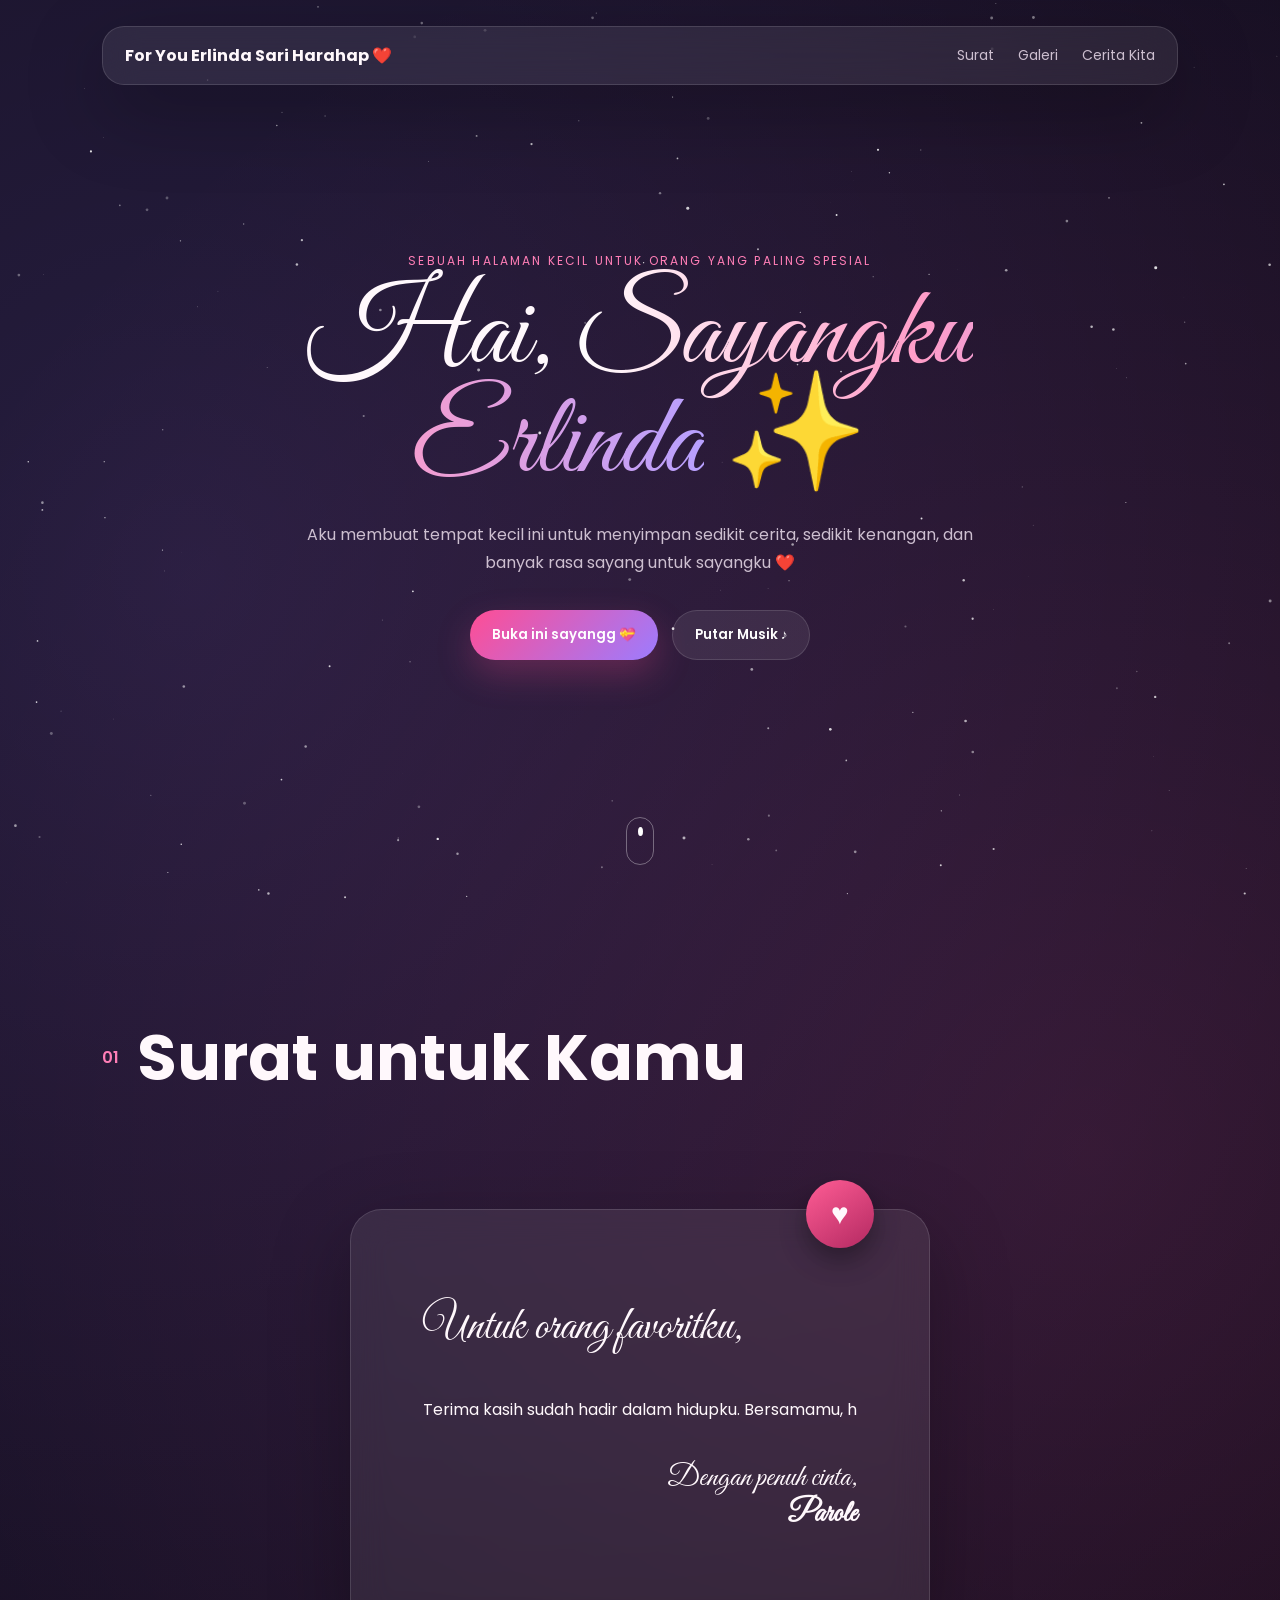
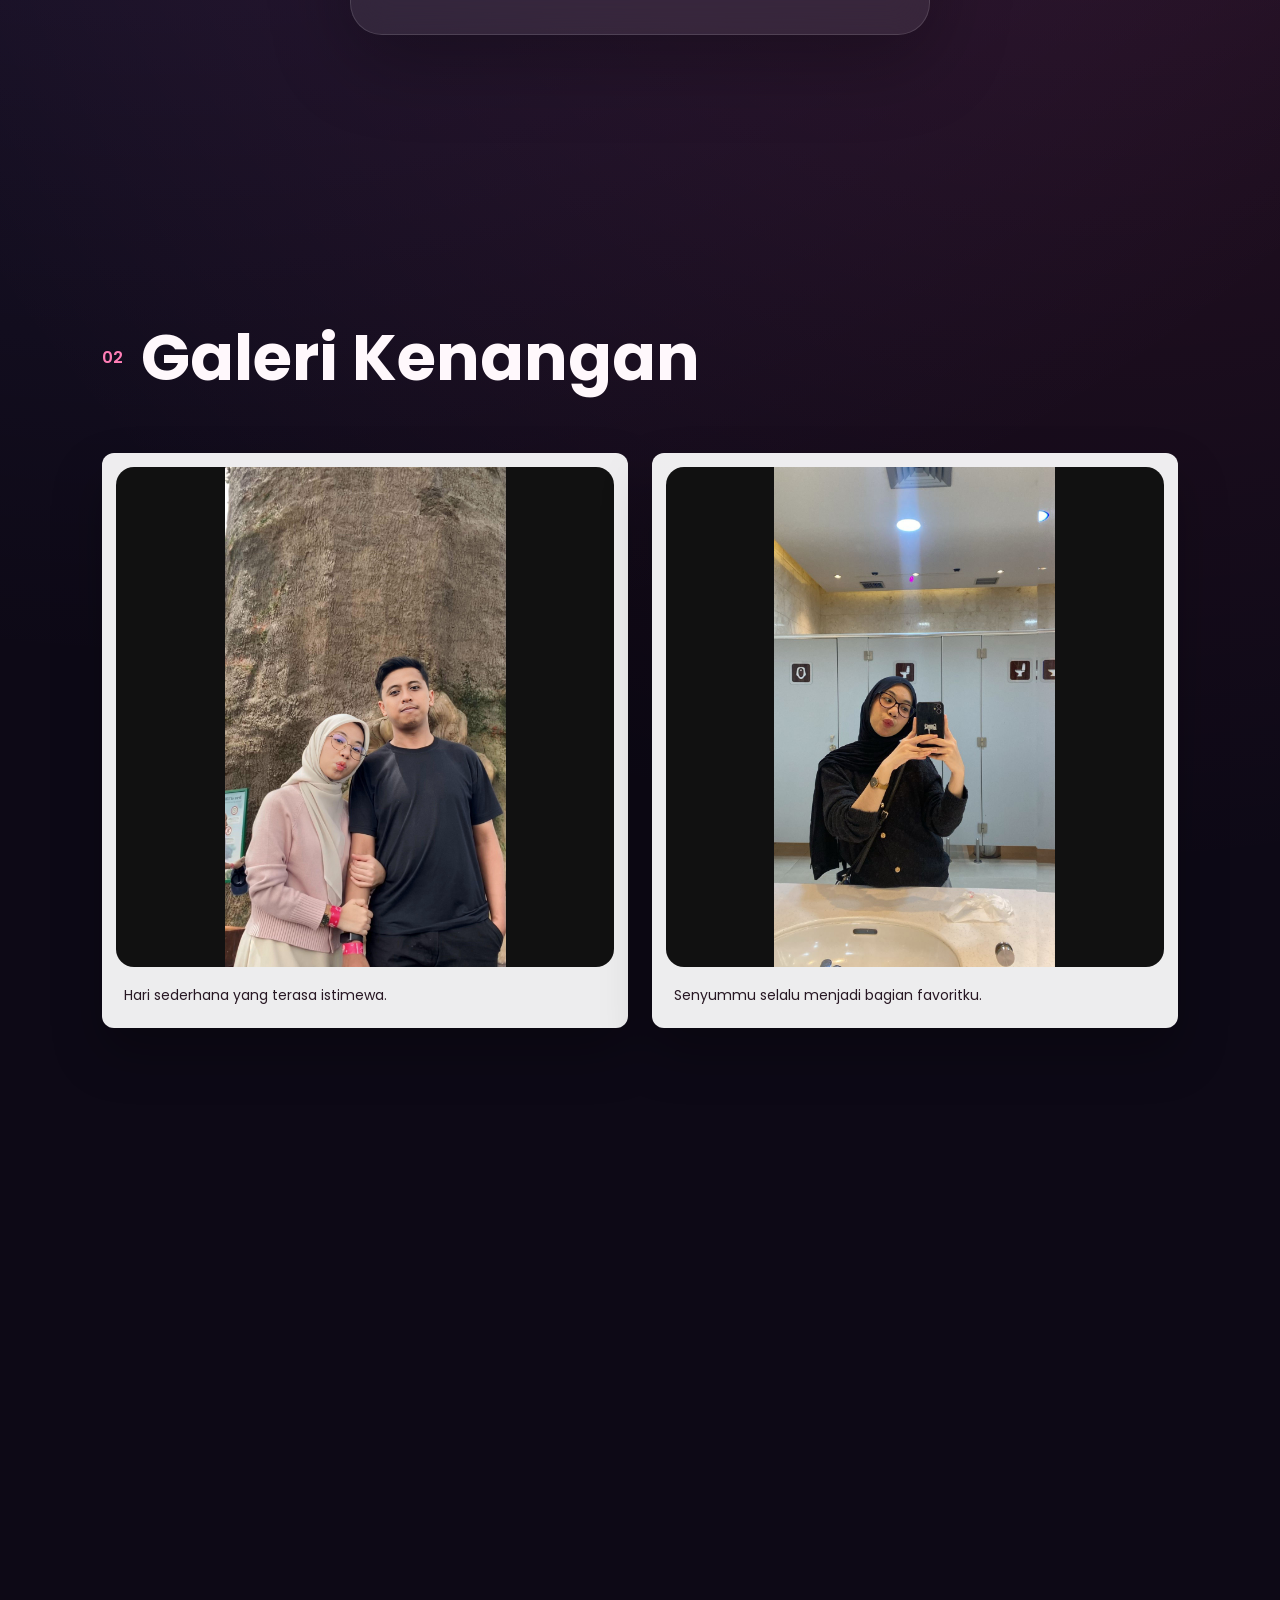
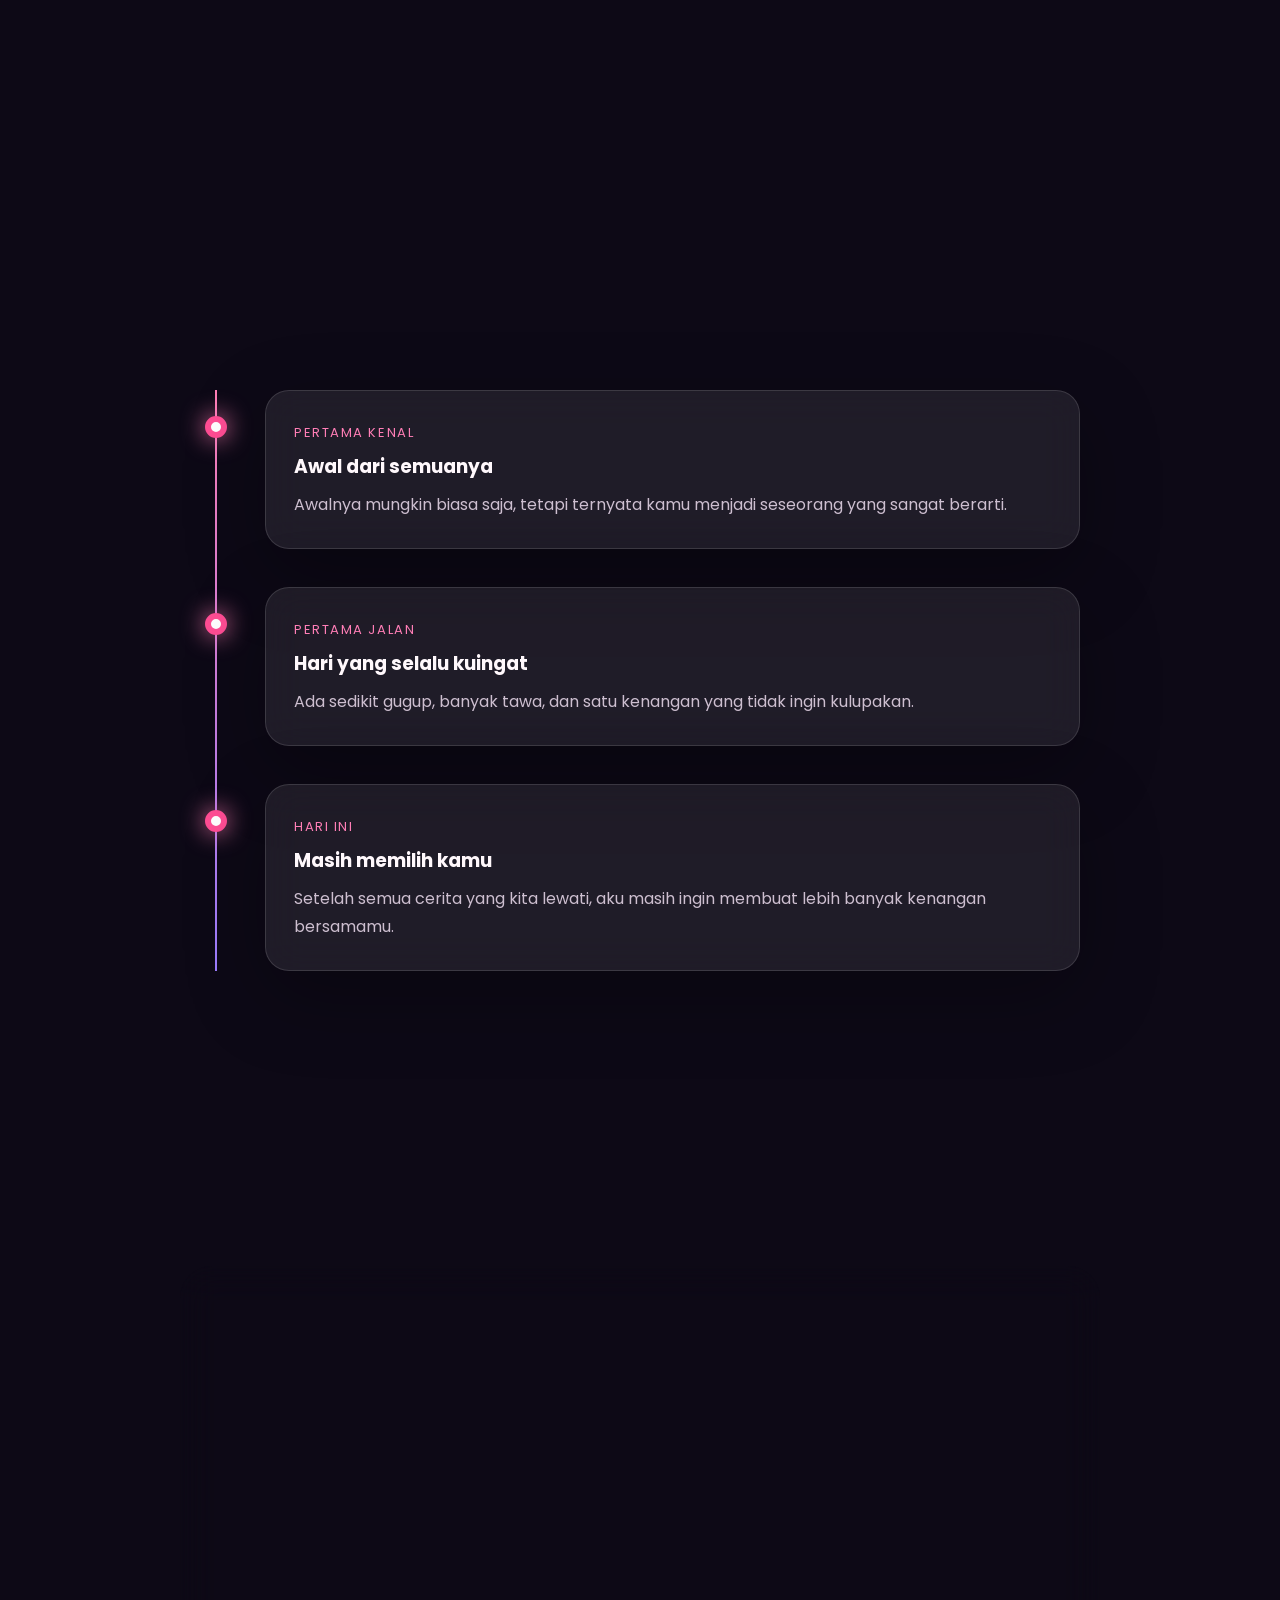
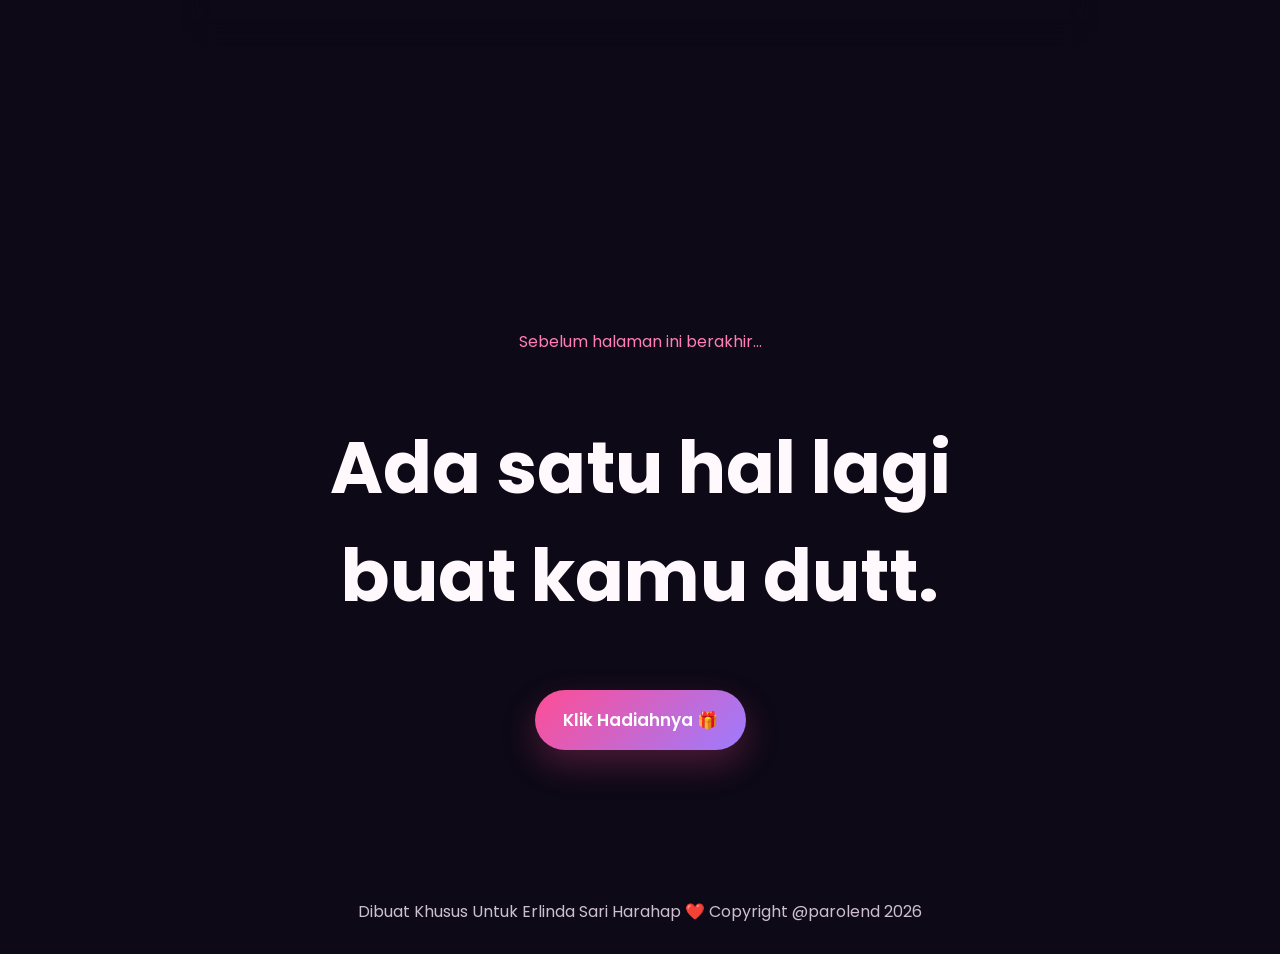
==== index.html @ cd5e6269 "Add files via upload Fix : Folder Salah Push" ====
<!DOCTYPE html>
<html lang="id">
<head>
  <meta charset="UTF-8" />
  <meta name="viewport" content="width=device-width, initial-scale=1.0" />
  <meta name="theme-color" content="#120d1f" />
  <title>Untuk Kamu ❤️</title>
  <link rel="preconnect" href="https://fonts.googleapis.com">
  <link rel="preconnect" href="https://fonts.gstatic.com" crossorigin>
  <link href="https://fonts.googleapis.com/css2?family=Great+Vibes&family=Poppins:wght@300;400;500;600;700&display=swap" rel="stylesheet">
  <link rel="stylesheet" href="style.css" />
</head>
<body>
  <canvas id="stars"></canvas>
  <div id="hearts" aria-hidden="true"></div>

  <header class="hero section" id="home">
    <nav class="nav glass">
      <a class="logo" href="#home">For You Erlinda Sari Harahap ❤️</a>
      <div class="nav-links">
        <a href="#letter">Surat</a>
        <a href="#gallery">Galeri</a>
        <a href="#timeline">Cerita Kita</a>
      </div>
    </nav>

    <div class="hero-content reveal">
      <p class="eyebrow">Sebuah halaman kecil untuk orang yang paling spesial</p>
      <h1>Hai, <span id="partnerName">Sayang</span> ✨</h1>
      <p class="hero-copy">
        Aku membuat tempat kecil ini untuk menyimpan sedikit cerita,
        sedikit kenangan, dan banyak rasa sayang untuk sayangku ❤️
      </p>
      <div class="hero-actions">
        <button class="btn primary" id="openBtn">Buka ini sayangg 💝</button>
        <button class="btn secondary" id="musicBtn">Putar Musik ♪</button>
      </div>
    </div>

    <a href="#letter" class="scroll-indicator" aria-label="Scroll ke bawah">
      <span></span>
    </a>
  </header>

  <main>
    <section class="section letter-section" id="letter">
      <div class="section-heading reveal">
        <span>01</span>
        <h2>Surat untuk Kamu</h2>
      </div>

      <article class="letter-card glass reveal">
        <div class="wax-seal">♥</div>
        <h3>Untuk orang favoritku,</h3>
        <p id="typedLetter"></p>
        <p class="signature">Dengan penuh cinta,<br><strong id="senderName">Aku</strong></p>
      </article>
    </section>

    <section class="section" id="gallery">
      <div class="section-heading reveal">
        <span>02</span>
        <h2>Galeri Kenangan</h2>
      </div>

      <!-- <div class="gallery-grid">
        <figure class="memory-card reveal">
          <div class="photo-placeholder gradient-one">Foto Kita 1</div>
          <figcaption>Hari sederhana yang terasa istimewa.</figcaption>
        </figure>
        <figure class="memory-card reveal">
          <div class="photo-placeholder gradient-two">Foto Kita 2</div>
          <figcaption>Senyummu selalu menjadi bagian favoritku.</figcaption>
        </figure>
        <figure class="memory-card reveal">
          <div class="photo-placeholder gradient-three">Foto Kita 3</div>
          <figcaption>Semoga masih ada ribuan cerita setelah ini.</figcaption>
        </figure>
        <figure class="memory-card reveal">
          <div class="photo-placeholder gradient-four">Foto Kita 4</div>
          <figcaption>Terima kasih sudah berjalan bersamaku.</figcaption>
        </figure>
      </div> -->
<div class="gallery-grid">
  <figure class="memory-card reveal">
    <img
      src="assets/photo1.jpeg"
      alt="Foto kenangan kita pertama"
      class="memory-photo"
    />
    <figcaption>Hari sederhana yang terasa istimewa.</figcaption>
  </figure>

  <figure class="memory-card reveal">
    <img
      src="assets/photo2.jpeg"
      alt="Foto kenangan kita kedua"
      class="memory-photo"
    />
    <figcaption>Senyummu selalu menjadi bagian favoritku.</figcaption>
  </figure>

  <figure class="memory-card reveal">
    <img
      src="assets/photo3.jpeg"
      alt="Foto kenangan kita ketiga"
      class="memory-photo"
    />
    <figcaption>Semoga masih ada ribuan cerita setelah ini.</figcaption>
  </figure>

  <figure class="memory-card reveal">
    <img
      src="assets/photo4.jpeg"
      alt="Foto kenangan kita keempat"
      class="memory-photo"
    />
    <figcaption>Terima kasih sudah berjalan bersamaku.</figcaption>
  </figure>
</div>
    </section>

    <section class="section timeline-section" id="timeline">
      <div class="section-heading reveal">
        <span>03</span>
        <h2>Cerita Kita</h2>
      </div>

      <div class="timeline">
        <div class="timeline-item reveal">
          <div class="timeline-dot"></div>
          <div class="timeline-card glass">
            <time>Pertama Kenal</time>
            <h3>Awal dari semuanya</h3>
            <p>Awalnya mungkin biasa saja, tetapi ternyata kamu menjadi seseorang yang sangat berarti.</p>
          </div>
        </div>
        <div class="timeline-item reveal">
          <div class="timeline-dot"></div>
          <div class="timeline-card glass">
            <time>Pertama Jalan</time>
            <h3>Hari yang selalu kuingat</h3>
            <p>Ada sedikit gugup, banyak tawa, dan satu kenangan yang tidak ingin kulupakan.</p>
          </div>
        </div>
        <div class="timeline-item reveal">
          <div class="timeline-dot"></div>
          <div class="timeline-card glass">
            <time>Hari Ini</time>
            <h3>Masih memilih kamu</h3>
            <p>Setelah semua cerita yang kita lewati, aku masih ingin membuat lebih banyak kenangan bersamamu.</p>
          </div>
        </div>
      </div>
    </section>

    <section class="section counter-section">
      <div class="counter-card glass reveal">
        <p>Berasa ngga sih dari pertama kita ketemu kita udah</p>
        <div class="counter" id="counter">
          <div><strong id="days">0</strong><span>Hari</span></div>
          <div><strong id="hours">0</strong><span>Jam</span></div>
          <div><strong id="minutes">0</strong><span>Menit</span></div>
          <div><strong id="seconds">0</strong><span>Detik</span></div>
        </div>
      </div>
    </section>

    <section class="section surprise-section">
      <div class="surprise-card reveal">
        <p>Sebelum halaman ini berakhir...</p>
        <h2>Ada satu hal lagi buat kamu dutt.</h2>
        <button class="btn primary large" id="surpriseBtn">Klik Hadiahnya 🎁</button>
      </div>
    </section>
  </main>

  <footer>
    Dibuat Khusus Untuk Erlinda Sari Harahap ❤️ Copyright @parolend 2026
  </footer>

  <div class="modal" id="surpriseModal" role="dialog" aria-modal="true" aria-hidden="true">
    <div class="modal-content glass">
      <button class="close-modal" id="closeModal" aria-label="Tutup">×</button>
      <div class="gift-icon">💖</div>
      <h2>I Love You</h2>
      <p>
        Terima kasih sudah hadir, bertahan, dan menjadi bagian indah dalam hidupku.
        Semoga kita selalu punya alasan untuk saling memilih.
      </p>
      <button class="btn primary" id="confettiBtn">Peluk Sini Sayangkuuu 🤍</button>
    </div>
  </div>

  <audio id="bgMusic" loop>
    <source src="assets/music.mp3" type="audio/mpeg" />
  </audio>

  <script src="script.js"></script>
</body>
</html>
---- style.css ----
:root {
  --bg: #0d0916;
  --bg-soft: #181024;
  --text: #fff8fc;
  --muted: #cdbfd0;
  --pink: #ff7eb6;
  --pink-strong: #ff4d94;
  --purple: #9c7cff;
  --glass: rgba(255, 255, 255, 0.08);
  --border: rgba(255, 255, 255, 0.13);
}

* {
  box-sizing: border-box;
  scroll-behavior: smooth;
}

body {
  margin: 0;
  font-family: "Poppins", sans-serif;
  color: var(--text);
  background:
    radial-gradient(circle at 15% 10%, rgba(156, 124, 255, 0.18), transparent 32%),
    radial-gradient(circle at 85% 20%, rgba(255, 78, 148, 0.14), transparent 28%),
    var(--bg);
  overflow-x: hidden;
}

body.modal-open {
  overflow: hidden;
}

#stars {
  position: fixed;
  inset: 0;
  width: 100%;
  height: 100%;
  z-index: -2;
}

#hearts {
  position: fixed;
  inset: 0;
  pointer-events: none;
  z-index: 20;
  overflow: hidden;
}

.floating-heart {
  position: absolute;
  bottom: -40px;
  animation: floatHeart linear forwards;
  opacity: 0.8;
}

@keyframes floatHeart {
  to {
    transform: translateY(-110vh) rotate(25deg);
    opacity: 0;
  }
}

.section {
  min-height: 100vh;
  padding: 110px 8vw;
  position: relative;
}

.glass {
  background: var(--glass);
  border: 1px solid var(--border);
  box-shadow: 0 25px 80px rgba(0, 0, 0, 0.28);
  backdrop-filter: blur(18px);
  -webkit-backdrop-filter: blur(18px);
}

.nav {
  position: absolute;
  top: 26px;
  left: 8vw;
  right: 8vw;
  display: flex;
  align-items: center;
  justify-content: space-between;
  padding: 16px 22px;
  border-radius: 22px;
  z-index: 5;
}

.logo {
  color: var(--text);
  font-weight: 700;
  text-decoration: none;
}

.nav-links {
  display: flex;
  gap: 24px;
}

.nav-links a {
  color: var(--muted);
  text-decoration: none;
  font-size: 14px;
}

.nav-links a:hover {
  color: white;
}

.hero {
  display: grid;
  place-items: center;
  text-align: center;
}

.hero-content {
  max-width: 850px;
}

.eyebrow {
  color: var(--pink);
  text-transform: uppercase;
  letter-spacing: 0.18em;
  font-size: 12px;
}

h1 {
  margin: 12px 0 20px;
  font-size: clamp(58px, 9vw, 118px);
  font-family: "Great Vibes", cursive;
  font-weight: 400;
  line-height: 0.95;
}

h1 span {
  background: linear-gradient(90deg, #ffffff, #ff9dc8, #b7a0ff);
  -webkit-background-clip: text;
  color: transparent;
}

.hero-copy {
  max-width: 680px;
  margin: 0 auto 32px;
  color: var(--muted);
  line-height: 1.8;
}

.hero-actions {
  display: flex;
  justify-content: center;
  gap: 14px;
  flex-wrap: wrap;
}

.btn {
  border: 0;
  padding: 14px 22px;
  border-radius: 999px;
  font-family: inherit;
  font-weight: 600;
  cursor: pointer;
  transition: 0.25s ease;
}

.btn:hover {
  transform: translateY(-3px) scale(1.02);
}

.btn.primary {
  color: white;
  background: linear-gradient(135deg, var(--pink-strong), var(--purple));
  box-shadow: 0 14px 34px rgba(255, 77, 148, 0.25);
}

.btn.secondary {
  color: white;
  background: rgba(255, 255, 255, 0.08);
  border: 1px solid var(--border);
}

.btn.large {
  font-size: 17px;
  padding: 17px 28px;
}

.scroll-indicator {
  position: absolute;
  bottom: 35px;
  width: 28px;
  height: 48px;
  border: 1px solid rgba(255,255,255,.35);
  border-radius: 20px;
}

.scroll-indicator span {
  display: block;
  width: 5px;
  height: 9px;
  border-radius: 50%;
  background: white;
  margin: 9px auto;
  animation: scroll 1.6s infinite;
}

@keyframes scroll {
  0% { transform: translateY(0); opacity: 1; }
  100% { transform: translateY(20px); opacity: 0; }
}

.section-heading {
  display: flex;
  align-items: center;
  gap: 18px;
  margin-bottom: 48px;
}

.section-heading span {
  color: var(--pink);
  font-weight: 600;
}

.section-heading h2 {
  font-size: clamp(34px, 5vw, 64px);
  margin: 0;
}

.letter-section {
  display: flex;
  flex-direction: column;
  justify-content: center;
}

.letter-card {
  position: relative;
  max-width: 850px;
  margin: auto;
  padding: clamp(32px, 6vw, 72px);
  border-radius: 32px;
  line-height: 2;
}

.letter-card h3 {
  font-family: "Great Vibes", cursive;
  font-size: 46px;
  margin: 0 0 20px;
  font-weight: 400;
}

.wax-seal {
  position: absolute;
  top: -30px;
  right: 55px;
  width: 68px;
  height: 68px;
  display: grid;
  place-items: center;
  border-radius: 50%;
  background: linear-gradient(145deg, #ff5d95, #b32961);
  box-shadow: 0 12px 26px rgba(0,0,0,.35);
  font-size: 30px;
}

.signature {
  margin-top: 34px;
  text-align: right;
  font-family: "Great Vibes", cursive;
  font-size: 30px;
  line-height: 1.2;
}

.gallery-grid {
  display: grid;
  grid-template-columns: repeat(2, minmax(0, 1fr));
  gap: 24px;
}

.memory-card {
  margin: 0;
  padding: 14px;
  background: rgba(255,255,255,.93);
  color: #271723;
  border-radius: 12px;
  transform: rotate(-1deg);
  box-shadow: 0 25px 50px rgba(0,0,0,.25);
  transition: .3s ease;
}

.memory-card:nth-child(even) {
  transform: rotate(1.5deg);
}

.memory-card:hover {
  transform: rotate(0) translateY(-8px);
}

.photo-placeholder {
  min-height: 330px;
  display: grid;
  place-items: center;
  border-radius: 6px;
  color: rgba(255,255,255,.85);
  font-weight: 600;
  letter-spacing: .08em;
}

.gradient-one { background: linear-gradient(135deg, #ff8fbf, #7457d8); }
.gradient-two { background: linear-gradient(135deg, #5f72bd, #9b23ea); }
.gradient-three { background: linear-gradient(135deg, #ff758c, #ff7eb3); }
.gradient-four { background: linear-gradient(135deg, #43cea2, #185a9d); }

.memory-card figcaption {
  padding: 18px 8px 8px;
  font-size: 14px;
}

.gallery-note,
.counter-card small {
  color: var(--muted);
  text-align: center;
}

code {
  color: #ffc0dc;
}

.timeline {
  max-width: 880px;
  margin: auto;
  position: relative;
}

.timeline::before {
  content: "";
  position: absolute;
  left: 15px;
  top: 0;
  bottom: 0;
  width: 2px;
  background: linear-gradient(var(--pink), var(--purple));
}

.timeline-item {
  position: relative;
  padding-left: 65px;
  margin-bottom: 38px;
}

.timeline-dot {
  position: absolute;
  left: 5px;
  top: 26px;
  width: 22px;
  height: 22px;
  border-radius: 50%;
  background: white;
  border: 6px solid var(--pink-strong);
  box-shadow: 0 0 25px var(--pink);
}

.timeline-card {
  padding: 28px;
  border-radius: 24px;
}

.timeline-card time {
  color: var(--pink);
  font-size: 13px;
  text-transform: uppercase;
  letter-spacing: .12em;
}

.timeline-card h3 {
  margin: 8px 0 10px;
}

.timeline-card p {
  color: var(--muted);
  margin: 0;
  line-height: 1.8;
}

.counter-section,
.surprise-section {
  display: grid;
  place-items: center;
  min-height: 75vh;
}

.counter-card {
  width: min(920px, 100%);
  border-radius: 32px;
  text-align: center;
  padding: 60px 30px;
}

.counter-card > p {
  color: var(--muted);
}

.counter {
  display: grid;
  grid-template-columns: repeat(4, 1fr);
  gap: 18px;
  margin: 35px 0 20px;
}

.counter div {
  background: rgba(255,255,255,.06);
  border: 1px solid var(--border);
  border-radius: 22px;
  padding: 25px 10px;
}

.counter strong {
  display: block;
  font-size: clamp(28px, 6vw, 58px);
}

.counter span {
  color: var(--muted);
  font-size: 13px;
}

.surprise-card {
  max-width: 760px;
  text-align: center;
}

.surprise-card p {
  color: var(--pink);
}

.surprise-card h2 {
  font-size: clamp(38px, 6vw, 72px);
}

footer {
  text-align: center;
  padding: 30px;
  color: var(--muted);
}

.modal {
  position: fixed;
  inset: 0;
  display: grid;
  place-items: center;
  padding: 20px;
  background: rgba(5, 2, 10, .78);
  opacity: 0;
  visibility: hidden;
  transition: .25s ease;
  z-index: 100;
}

.modal.show {
  opacity: 1;
  visibility: visible;
}

.modal-content {
  width: min(540px, 100%);
  border-radius: 32px;
  padding: 44px;
  text-align: center;
  transform: translateY(25px) scale(.96);
  transition: .25s ease;
}

.modal.show .modal-content {
  transform: translateY(0) scale(1);
}

.close-modal {
  position: absolute;
  top: 16px;
  right: 18px;
  border: 0;
  background: transparent;
  color: white;
  font-size: 34px;
  cursor: pointer;
}

.gift-icon {
  font-size: 72px;
}

.modal-content h2 {
  font-family: "Great Vibes", cursive;
  font-size: 66px;
  margin: 12px 0;
  font-weight: 400;
}

.modal-content p {
  color: var(--muted);
  line-height: 1.8;
}

.confetti {
  position: fixed;
  top: -20px;
  width: 10px;
  height: 18px;
  z-index: 200;
  animation: confettiFall linear forwards;
}

@keyframes confettiFall {
  to {
    transform: translateY(110vh) rotate(720deg);
  }
}

.reveal {
  opacity: 0;
  transform: translateY(35px);
  transition: opacity .8s ease, transform .8s ease;
}

.reveal.visible {
  opacity: 1;
  transform: translateY(0);
}

.gallery-grid.single-photo {
  grid-template-columns: minmax(280px, 700px);
  justify-content: center;
}

.memory-photo {
  display: block;
  width: 100%;
  height: 500px;
  object-fit: contain;
  object-position: center;
  background: #111;
  border-radius: 18px;
}

@media (max-width: 720px) {
  .section { padding: 95px 22px; }
  .nav { left: 16px; right: 16px; }
  .nav-links { display: none; }
  .gallery-grid { grid-template-columns: 1fr; }
  .photo-placeholder { min-height: 260px; }
  .counter { grid-template-columns: repeat(2, 1fr); }
  .modal-content { padding: 40px 24px; }
}
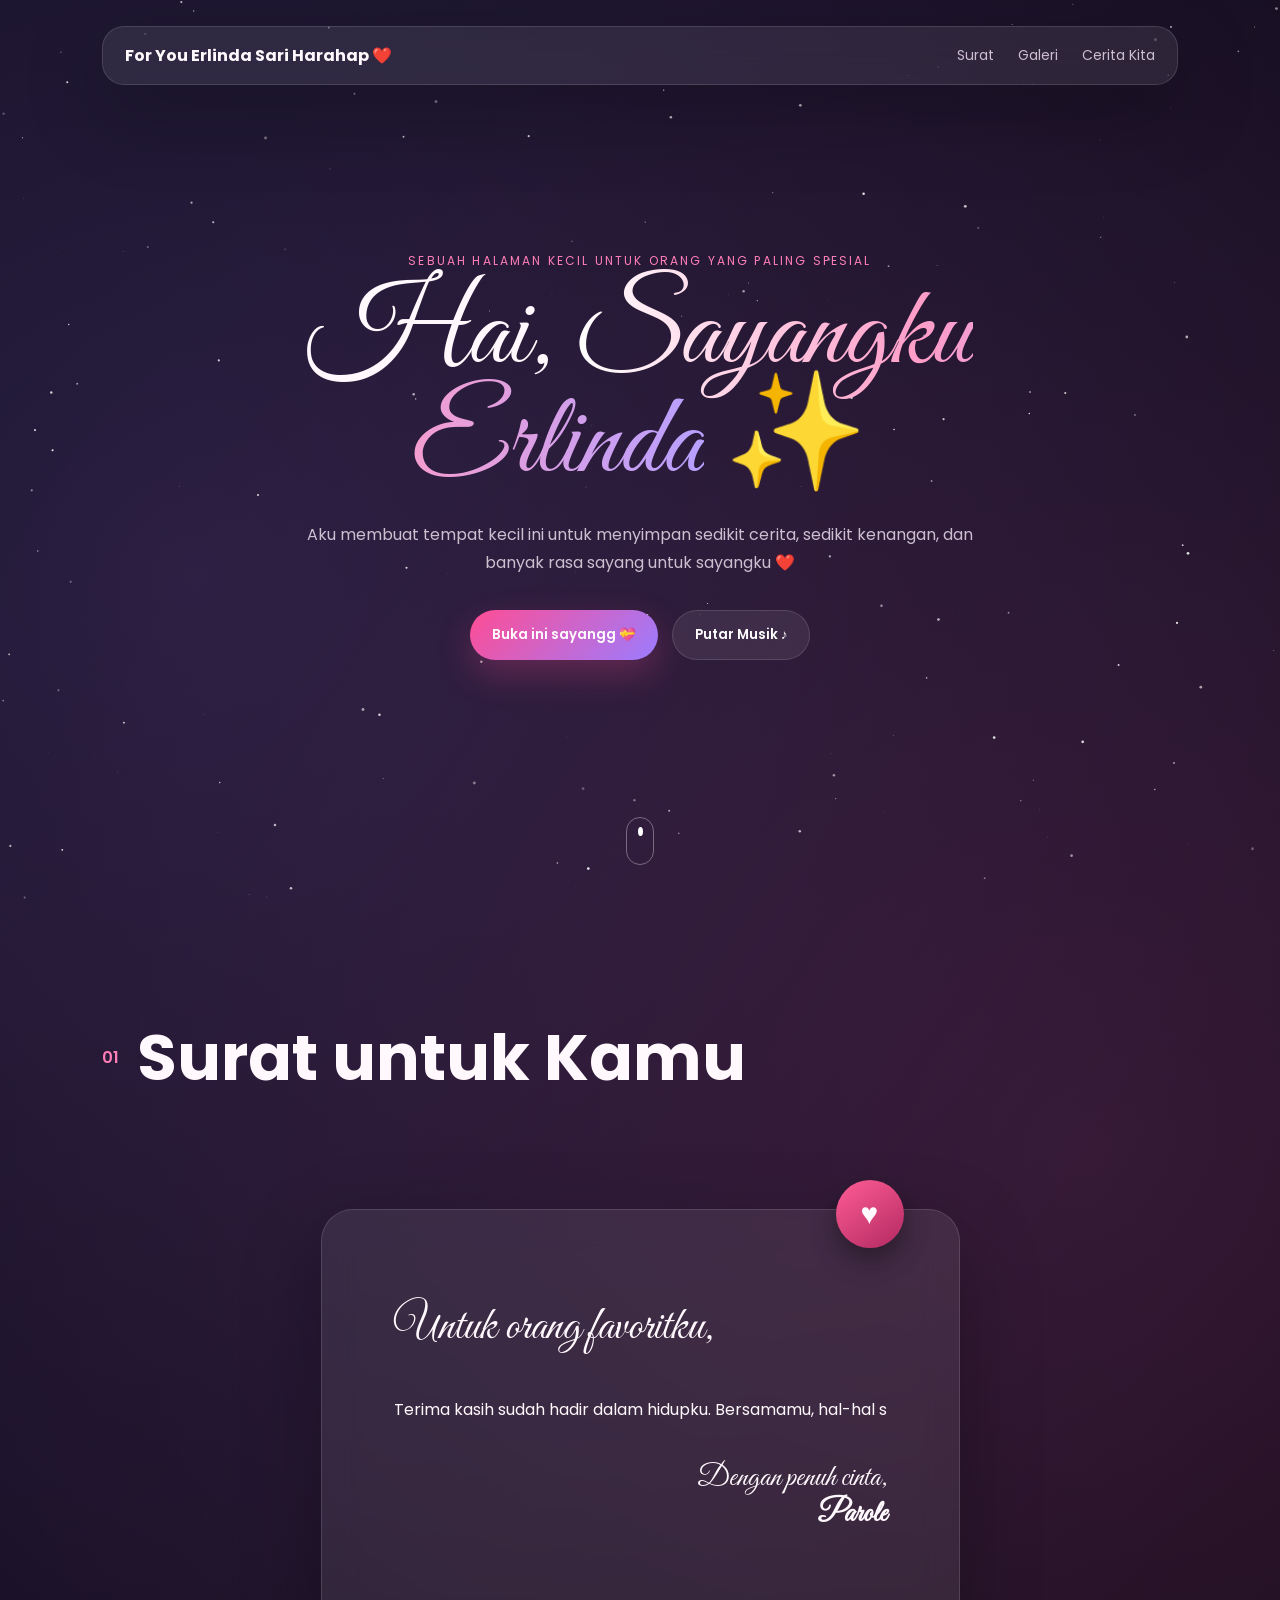
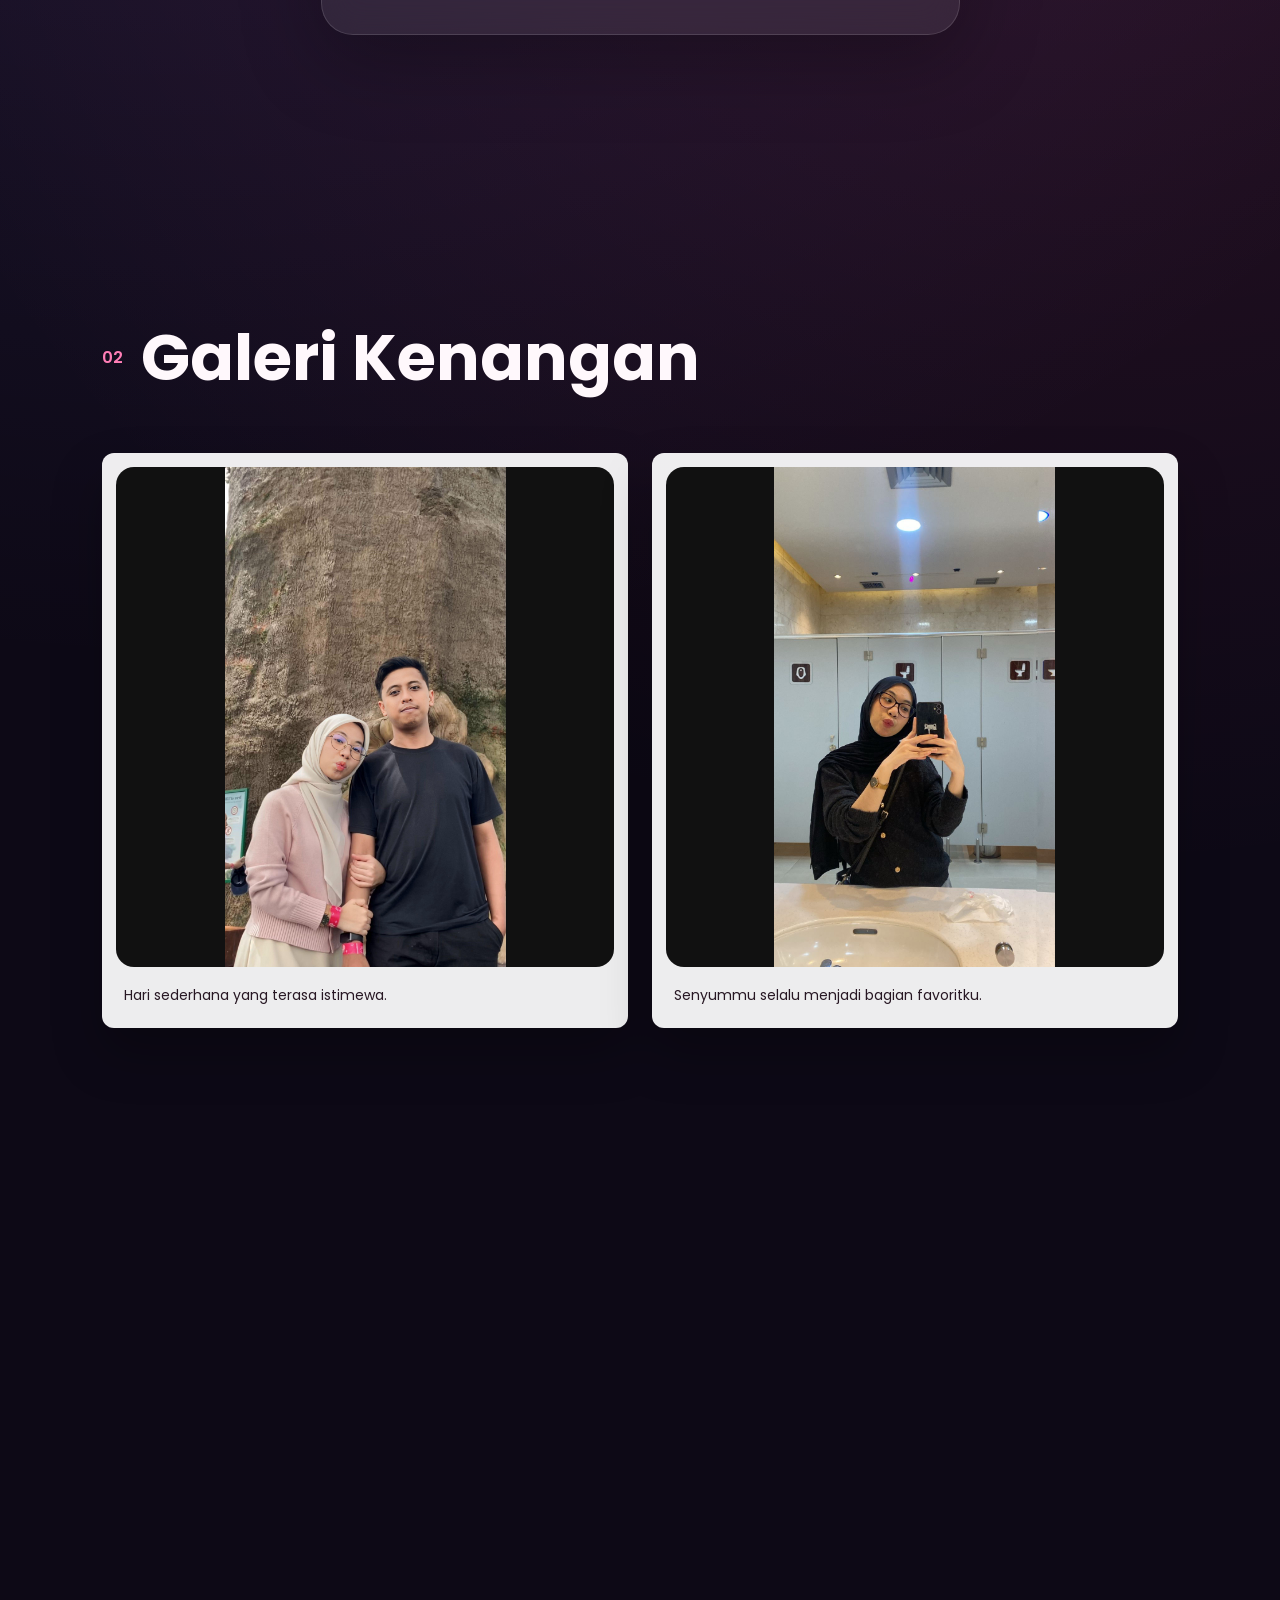
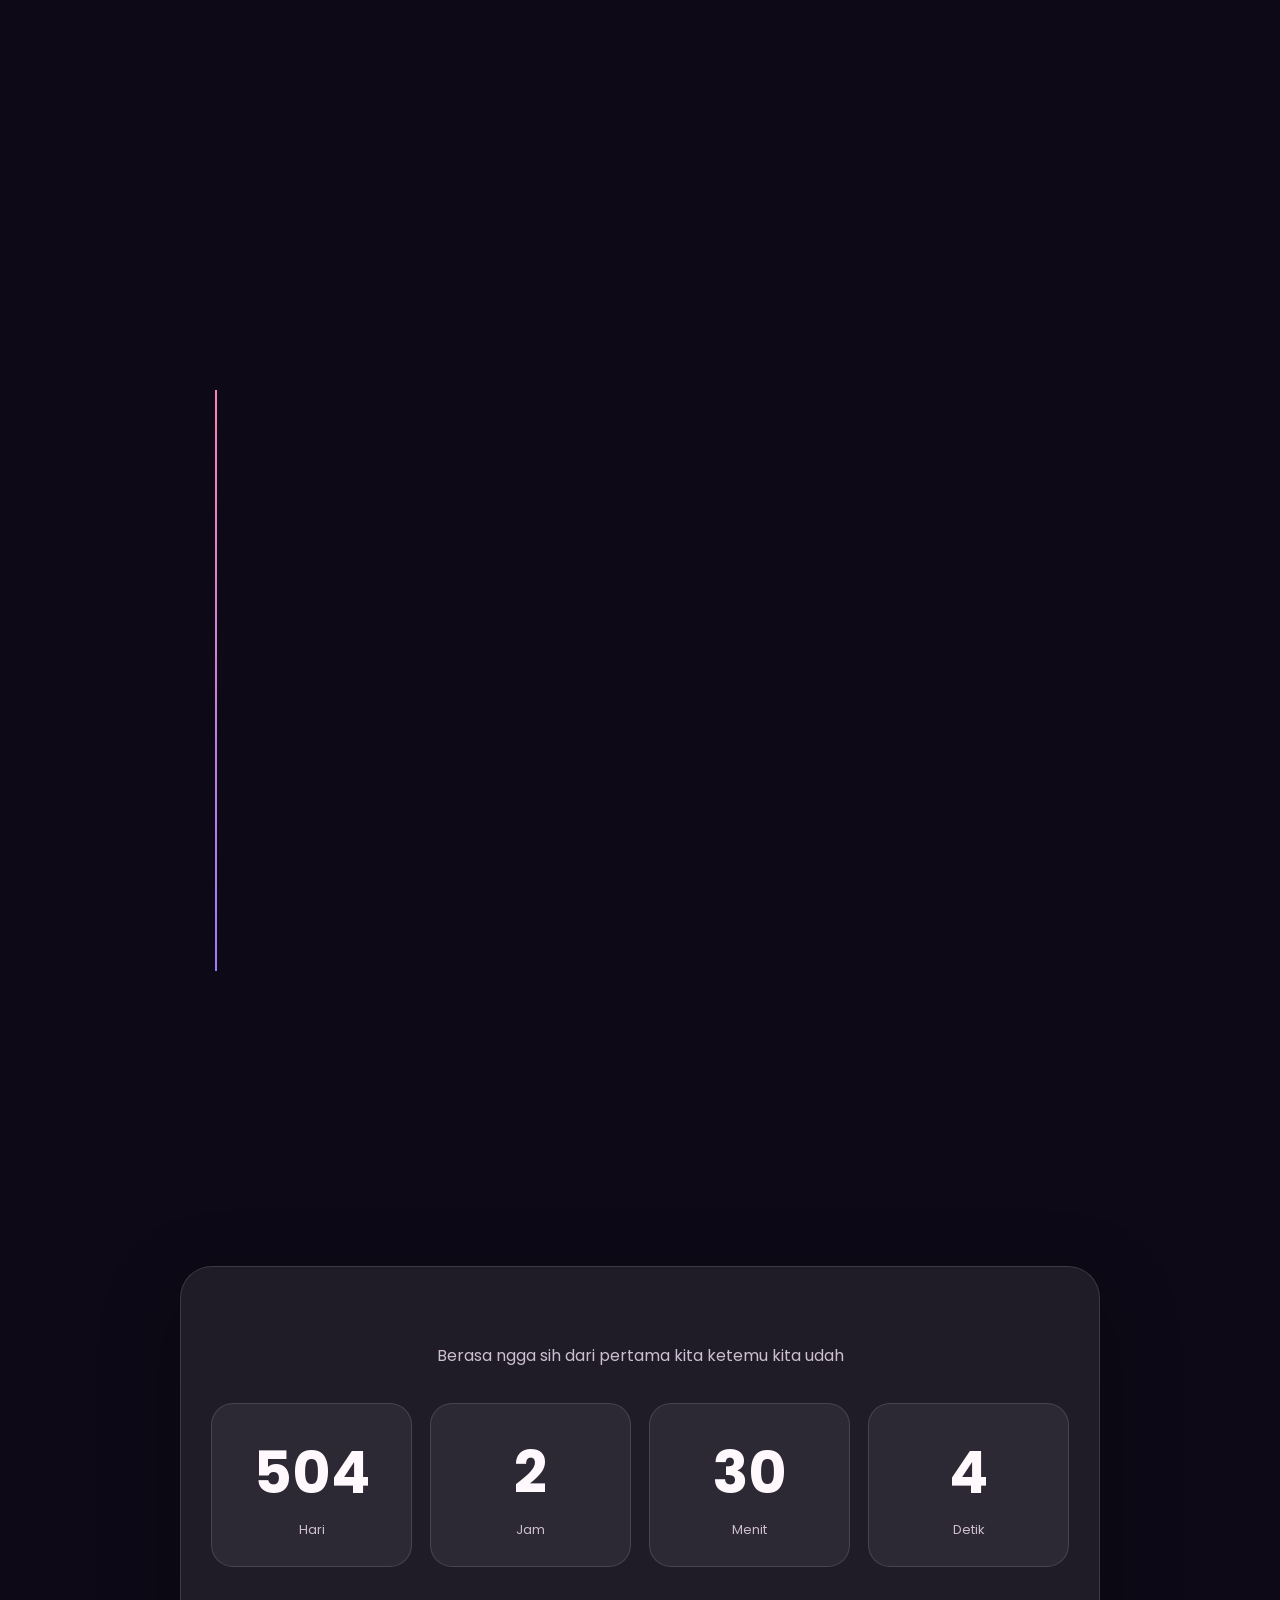
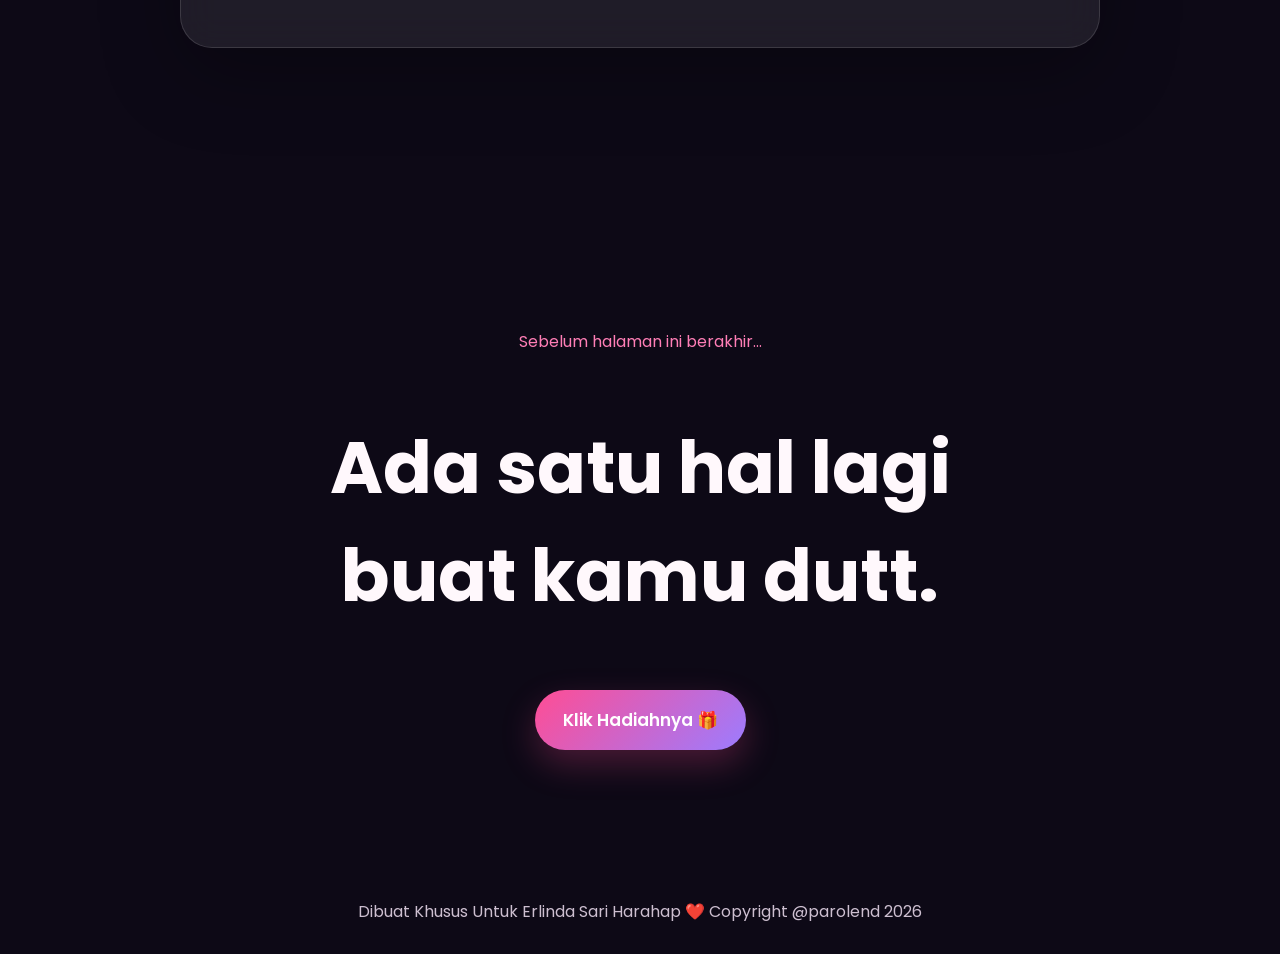
==== commit 1e5231f2: "Add files via upload" ====
--- a/index.html
+++ b/index.html
@@ -1,201 +1,201 @@
-<!DOCTYPE html>
-<html lang="id">
-<head>
-  <meta charset="UTF-8" />
-  <meta name="viewport" content="width=device-width, initial-scale=1.0" />
-  <meta name="theme-color" content="#120d1f" />
-  <title>Untuk Kamu ❤️</title>
-  <link rel="preconnect" href="https://fonts.googleapis.com">
-  <link rel="preconnect" href="https://fonts.gstatic.com" crossorigin>
-  <link href="https://fonts.googleapis.com/css2?family=Great+Vibes&family=Poppins:wght@300;400;500;600;700&display=swap" rel="stylesheet">
-  <link rel="stylesheet" href="style.css" />
-</head>
-<body>
-  <canvas id="stars"></canvas>
-  <div id="hearts" aria-hidden="true"></div>
-
-  <header class="hero section" id="home">
-    <nav class="nav glass">
-      <a class="logo" href="#home">For You Erlinda Sari Harahap ❤️</a>
-      <div class="nav-links">
-        <a href="#letter">Surat</a>
-        <a href="#gallery">Galeri</a>
-        <a href="#timeline">Cerita Kita</a>
-      </div>
-    </nav>
-
-    <div class="hero-content reveal">
-      <p class="eyebrow">Sebuah halaman kecil untuk orang yang paling spesial</p>
-      <h1>Hai, <span id="partnerName">Sayang</span> ✨</h1>
-      <p class="hero-copy">
-        Aku membuat tempat kecil ini untuk menyimpan sedikit cerita,
-        sedikit kenangan, dan banyak rasa sayang untuk sayangku ❤️
-      </p>
-      <div class="hero-actions">
-        <button class="btn primary" id="openBtn">Buka ini sayangg 💝</button>
-        <button class="btn secondary" id="musicBtn">Putar Musik ♪</button>
-      </div>
-    </div>
-
-    <a href="#letter" class="scroll-indicator" aria-label="Scroll ke bawah">
-      <span></span>
-    </a>
-  </header>
-
-  <main>
-    <section class="section letter-section" id="letter">
-      <div class="section-heading reveal">
-        <span>01</span>
-        <h2>Surat untuk Kamu</h2>
-      </div>
-
-      <article class="letter-card glass reveal">
-        <div class="wax-seal">♥</div>
-        <h3>Untuk orang favoritku,</h3>
-        <p id="typedLetter"></p>
-        <p class="signature">Dengan penuh cinta,<br><strong id="senderName">Aku</strong></p>
-      </article>
-    </section>
-
-    <section class="section" id="gallery">
-      <div class="section-heading reveal">
-        <span>02</span>
-        <h2>Galeri Kenangan</h2>
-      </div>
-
-      <!-- <div class="gallery-grid">
-        <figure class="memory-card reveal">
-          <div class="photo-placeholder gradient-one">Foto Kita 1</div>
-          <figcaption>Hari sederhana yang terasa istimewa.</figcaption>
-        </figure>
-        <figure class="memory-card reveal">
-          <div class="photo-placeholder gradient-two">Foto Kita 2</div>
-          <figcaption>Senyummu selalu menjadi bagian favoritku.</figcaption>
-        </figure>
-        <figure class="memory-card reveal">
-          <div class="photo-placeholder gradient-three">Foto Kita 3</div>
-          <figcaption>Semoga masih ada ribuan cerita setelah ini.</figcaption>
-        </figure>
-        <figure class="memory-card reveal">
-          <div class="photo-placeholder gradient-four">Foto Kita 4</div>
-          <figcaption>Terima kasih sudah berjalan bersamaku.</figcaption>
-        </figure>
-      </div> -->
-<div class="gallery-grid">
-  <figure class="memory-card reveal">
-    <img
-      src="assets/photo1.jpeg"
-      alt="Foto kenangan kita pertama"
-      class="memory-photo"
-    />
-    <figcaption>Hari sederhana yang terasa istimewa.</figcaption>
-  </figure>
-
-  <figure class="memory-card reveal">
-    <img
-      src="assets/photo2.jpeg"
-      alt="Foto kenangan kita kedua"
-      class="memory-photo"
-    />
-    <figcaption>Senyummu selalu menjadi bagian favoritku.</figcaption>
-  </figure>
-
-  <figure class="memory-card reveal">
-    <img
-      src="assets/photo3.jpeg"
-      alt="Foto kenangan kita ketiga"
-      class="memory-photo"
-    />
-    <figcaption>Semoga masih ada ribuan cerita setelah ini.</figcaption>
-  </figure>
-
-  <figure class="memory-card reveal">
-    <img
-      src="assets/photo4.jpeg"
-      alt="Foto kenangan kita keempat"
-      class="memory-photo"
-    />
-    <figcaption>Terima kasih sudah berjalan bersamaku.</figcaption>
-  </figure>
-</div>
-    </section>
-
-    <section class="section timeline-section" id="timeline">
-      <div class="section-heading reveal">
-        <span>03</span>
-        <h2>Cerita Kita</h2>
-      </div>
-
-      <div class="timeline">
-        <div class="timeline-item reveal">
-          <div class="timeline-dot"></div>
-          <div class="timeline-card glass">
-            <time>Pertama Kenal</time>
-            <h3>Awal dari semuanya</h3>
-            <p>Awalnya mungkin biasa saja, tetapi ternyata kamu menjadi seseorang yang sangat berarti.</p>
-          </div>
-        </div>
-        <div class="timeline-item reveal">
-          <div class="timeline-dot"></div>
-          <div class="timeline-card glass">
-            <time>Pertama Jalan</time>
-            <h3>Hari yang selalu kuingat</h3>
-            <p>Ada sedikit gugup, banyak tawa, dan satu kenangan yang tidak ingin kulupakan.</p>
-          </div>
-        </div>
-        <div class="timeline-item reveal">
-          <div class="timeline-dot"></div>
-          <div class="timeline-card glass">
-            <time>Hari Ini</time>
-            <h3>Masih memilih kamu</h3>
-            <p>Setelah semua cerita yang kita lewati, aku masih ingin membuat lebih banyak kenangan bersamamu.</p>
-          </div>
-        </div>
-      </div>
-    </section>
-
-    <section class="section counter-section">
-      <div class="counter-card glass reveal">
-        <p>Berasa ngga sih dari pertama kita ketemu kita udah</p>
-        <div class="counter" id="counter">
-          <div><strong id="days">0</strong><span>Hari</span></div>
-          <div><strong id="hours">0</strong><span>Jam</span></div>
-          <div><strong id="minutes">0</strong><span>Menit</span></div>
-          <div><strong id="seconds">0</strong><span>Detik</span></div>
-        </div>
-      </div>
-    </section>
-
-    <section class="section surprise-section">
-      <div class="surprise-card reveal">
-        <p>Sebelum halaman ini berakhir...</p>
-        <h2>Ada satu hal lagi buat kamu dutt.</h2>
-        <button class="btn primary large" id="surpriseBtn">Klik Hadiahnya 🎁</button>
-      </div>
-    </section>
-  </main>
-
-  <footer>
-    Dibuat Khusus Untuk Erlinda Sari Harahap ❤️ Copyright @parolend 2026
-  </footer>
-
-  <div class="modal" id="surpriseModal" role="dialog" aria-modal="true" aria-hidden="true">
-    <div class="modal-content glass">
-      <button class="close-modal" id="closeModal" aria-label="Tutup">×</button>
-      <div class="gift-icon">💖</div>
-      <h2>I Love You</h2>
-      <p>
-        Terima kasih sudah hadir, bertahan, dan menjadi bagian indah dalam hidupku.
-        Semoga kita selalu punya alasan untuk saling memilih.
-      </p>
-      <button class="btn primary" id="confettiBtn">Peluk Sini Sayangkuuu 🤍</button>
-    </div>
-  </div>
-
-  <audio id="bgMusic" loop>
-    <source src="assets/music.mp3" type="audio/mpeg" />
-  </audio>
-
-  <script src="script.js"></script>
-</body>
-</html>
+<!DOCTYPE html>
+<html lang="id">
+<head>
+  <meta charset="UTF-8" />
+  <meta name="viewport" content="width=device-width, initial-scale=1.0" />
+  <meta name="theme-color" content="#120d1f" />
+  <title>Untuk Kamu ❤️</title>
+  <link rel="preconnect" href="https://fonts.googleapis.com">
+  <link rel="preconnect" href="https://fonts.gstatic.com" crossorigin>
+  <link href="https://fonts.googleapis.com/css2?family=Great+Vibes&family=Poppins:wght@300;400;500;600;700&display=swap" rel="stylesheet">
+  <link rel="stylesheet" href="style.css" />
+</head>
+<body>
+  <canvas id="stars"></canvas>
+  <div id="hearts" aria-hidden="true"></div>
+
+  <header class="hero section" id="home">
+    <nav class="nav glass">
+      <a class="logo" href="#home">For You Erlinda Sari Harahap ❤️</a>
+      <div class="nav-links">
+        <a href="#letter">Surat</a>
+        <a href="#gallery">Galeri</a>
+        <a href="#timeline">Cerita Kita</a>
+      </div>
+    </nav>
+
+    <div class="hero-content reveal">
+      <p class="eyebrow">Sebuah halaman kecil untuk orang yang paling spesial</p>
+      <h1>Hai, <span id="partnerName">Sayang</span> ✨</h1>
+      <p class="hero-copy">
+        Aku membuat tempat kecil ini untuk menyimpan sedikit cerita,
+        sedikit kenangan, dan banyak rasa sayang untuk sayangku ❤️
+      </p>
+      <div class="hero-actions">
+        <button class="btn primary" id="openBtn">Buka ini sayangg 💝</button>
+        <button class="btn secondary" id="musicBtn">Putar Musik ♪</button>
+      </div>
+    </div>
+
+    <a href="#letter" class="scroll-indicator" aria-label="Scroll ke bawah">
+      <span></span>
+    </a>
+  </header>
+
+  <main>
+    <section class="section letter-section" id="letter">
+      <div class="section-heading reveal">
+        <span>01</span>
+        <h2>Surat untuk Kamu</h2>
+      </div>
+
+      <article class="letter-card glass reveal">
+        <div class="wax-seal">♥</div>
+        <h3>Untuk orang favoritku,</h3>
+        <p id="typedLetter"></p>
+        <p class="signature">Dengan penuh cinta,<br><strong id="senderName">Aku</strong></p>
+      </article>
+    </section>
+
+    <section class="section" id="gallery">
+      <div class="section-heading reveal">
+        <span>02</span>
+        <h2>Galeri Kenangan</h2>
+      </div>
+
+      <!-- <div class="gallery-grid">
+        <figure class="memory-card reveal">
+          <div class="photo-placeholder gradient-one">Foto Kita 1</div>
+          <figcaption>Hari sederhana yang terasa istimewa.</figcaption>
+        </figure>
+        <figure class="memory-card reveal">
+          <div class="photo-placeholder gradient-two">Foto Kita 2</div>
+          <figcaption>Senyummu selalu menjadi bagian favoritku.</figcaption>
+        </figure>
+        <figure class="memory-card reveal">
+          <div class="photo-placeholder gradient-three">Foto Kita 3</div>
+          <figcaption>Semoga masih ada ribuan cerita setelah ini.</figcaption>
+        </figure>
+        <figure class="memory-card reveal">
+          <div class="photo-placeholder gradient-four">Foto Kita 4</div>
+          <figcaption>Terima kasih sudah berjalan bersamaku.</figcaption>
+        </figure>
+      </div> -->
+<div class="gallery-grid">
+  <figure class="memory-card reveal">
+    <img
+      src="assets/photo1.jpeg"
+      alt="Foto kenangan kita pertama"
+      class="memory-photo"
+    />
+    <figcaption>Hari sederhana yang terasa istimewa.</figcaption>
+  </figure>
+
+  <figure class="memory-card reveal">
+    <img
+      src="assets/photo2.jpeg"
+      alt="Foto kenangan kita kedua"
+      class="memory-photo"
+    />
+    <figcaption>Senyummu selalu menjadi bagian favoritku.</figcaption>
+  </figure>
+
+  <figure class="memory-card reveal">
+    <img
+      src="assets/photo3.jpeg"
+      alt="Foto kenangan kita ketiga"
+      class="memory-photo"
+    />
+    <figcaption>Semoga masih ada ribuan cerita setelah ini.</figcaption>
+  </figure>
+
+  <figure class="memory-card reveal">
+    <img
+      src="assets/photo4.jpeg"
+      alt="Foto kenangan kita keempat"
+      class="memory-photo"
+    />
+    <figcaption>Terima kasih sudah berjalan bersamaku.</figcaption>
+  </figure>
+</div>
+    </section>
+
+    <section class="section timeline-section" id="timeline">
+      <div class="section-heading reveal">
+        <span>03</span>
+        <h2>Cerita Kita</h2>
+      </div>
+
+      <div class="timeline">
+        <div class="timeline-item reveal">
+          <div class="timeline-dot"></div>
+          <div class="timeline-card glass">
+            <time>Pertama Kenal</time>
+            <h3>Awal dari semuanya</h3>
+            <p>Awalnya mungkin biasa saja, tetapi ternyata kamu menjadi seseorang yang sangat berarti.</p>
+          </div>
+        </div>
+        <div class="timeline-item reveal">
+          <div class="timeline-dot"></div>
+          <div class="timeline-card glass">
+            <time>Pertama Jalan</time>
+            <h3>Hari yang selalu kuingat</h3>
+            <p>Ada sedikit gugup, banyak tawa, dan satu kenangan yang tidak ingin kulupakan.</p>
+          </div>
+        </div>
+        <div class="timeline-item reveal">
+          <div class="timeline-dot"></div>
+          <div class="timeline-card glass">
+            <time>Hari Ini</time>
+            <h3>Masih memilih kamu</h3>
+            <p>Setelah semua cerita yang kita lewati, aku masih ingin membuat lebih banyak kenangan bersamamu.</p>
+          </div>
+        </div>
+      </div>
+    </section>
+
+    <section class="section counter-section">
+      <div class="counter-card glass reveal">
+        <p>Berasa ngga sih dari pertama kita ketemu kita udah</p>
+        <div class="counter" id="counter">
+          <div><strong id="days">0</strong><span>Hari</span></div>
+          <div><strong id="hours">0</strong><span>Jam</span></div>
+          <div><strong id="minutes">0</strong><span>Menit</span></div>
+          <div><strong id="seconds">0</strong><span>Detik</span></div>
+        </div>
+      </div>
+    </section>
+
+    <section class="section surprise-section">
+      <div class="surprise-card reveal">
+        <p>Sebelum halaman ini berakhir...</p>
+        <h2>Ada satu hal lagi buat kamu dutt.</h2>
+        <button class="btn primary large" id="surpriseBtn">Klik Hadiahnya 🎁</button>
+      </div>
+    </section>
+  </main>
+
+  <footer>
+    Dibuat Khusus Untuk Erlinda Sari Harahap ❤️ Copyright @parolend 2026
+  </footer>
+
+  <div class="modal" id="surpriseModal" role="dialog" aria-modal="true" aria-hidden="true">
+    <div class="modal-content glass">
+      <button class="close-modal" id="closeModal" aria-label="Tutup">×</button>
+      <div class="gift-icon">💖</div>
+      <h2>I Love You Sayangkuu</h2>
+      <p>
+        Terima kasih sudah hadir, bertahan, dan menjadi bagian indah dalam hidupku.
+        Semoga kita selalu punya alasan untuk saling memilih. Maaf Kalau Aku Masih banyak salah dan kurangnya yaa 💖
+      </p>
+      <button class="btn primary" id="confettiBtn">Peluk Sini Sayangkuuu 🤍</button>
+    </div>
+  </div>
+
+  <audio id="bgMusic" loop>
+    <source src="assets/music.mp3" type="audio/mpeg" />
+  </audio>
+
+  <script src="script.js"></script>
+</body>
+</html>
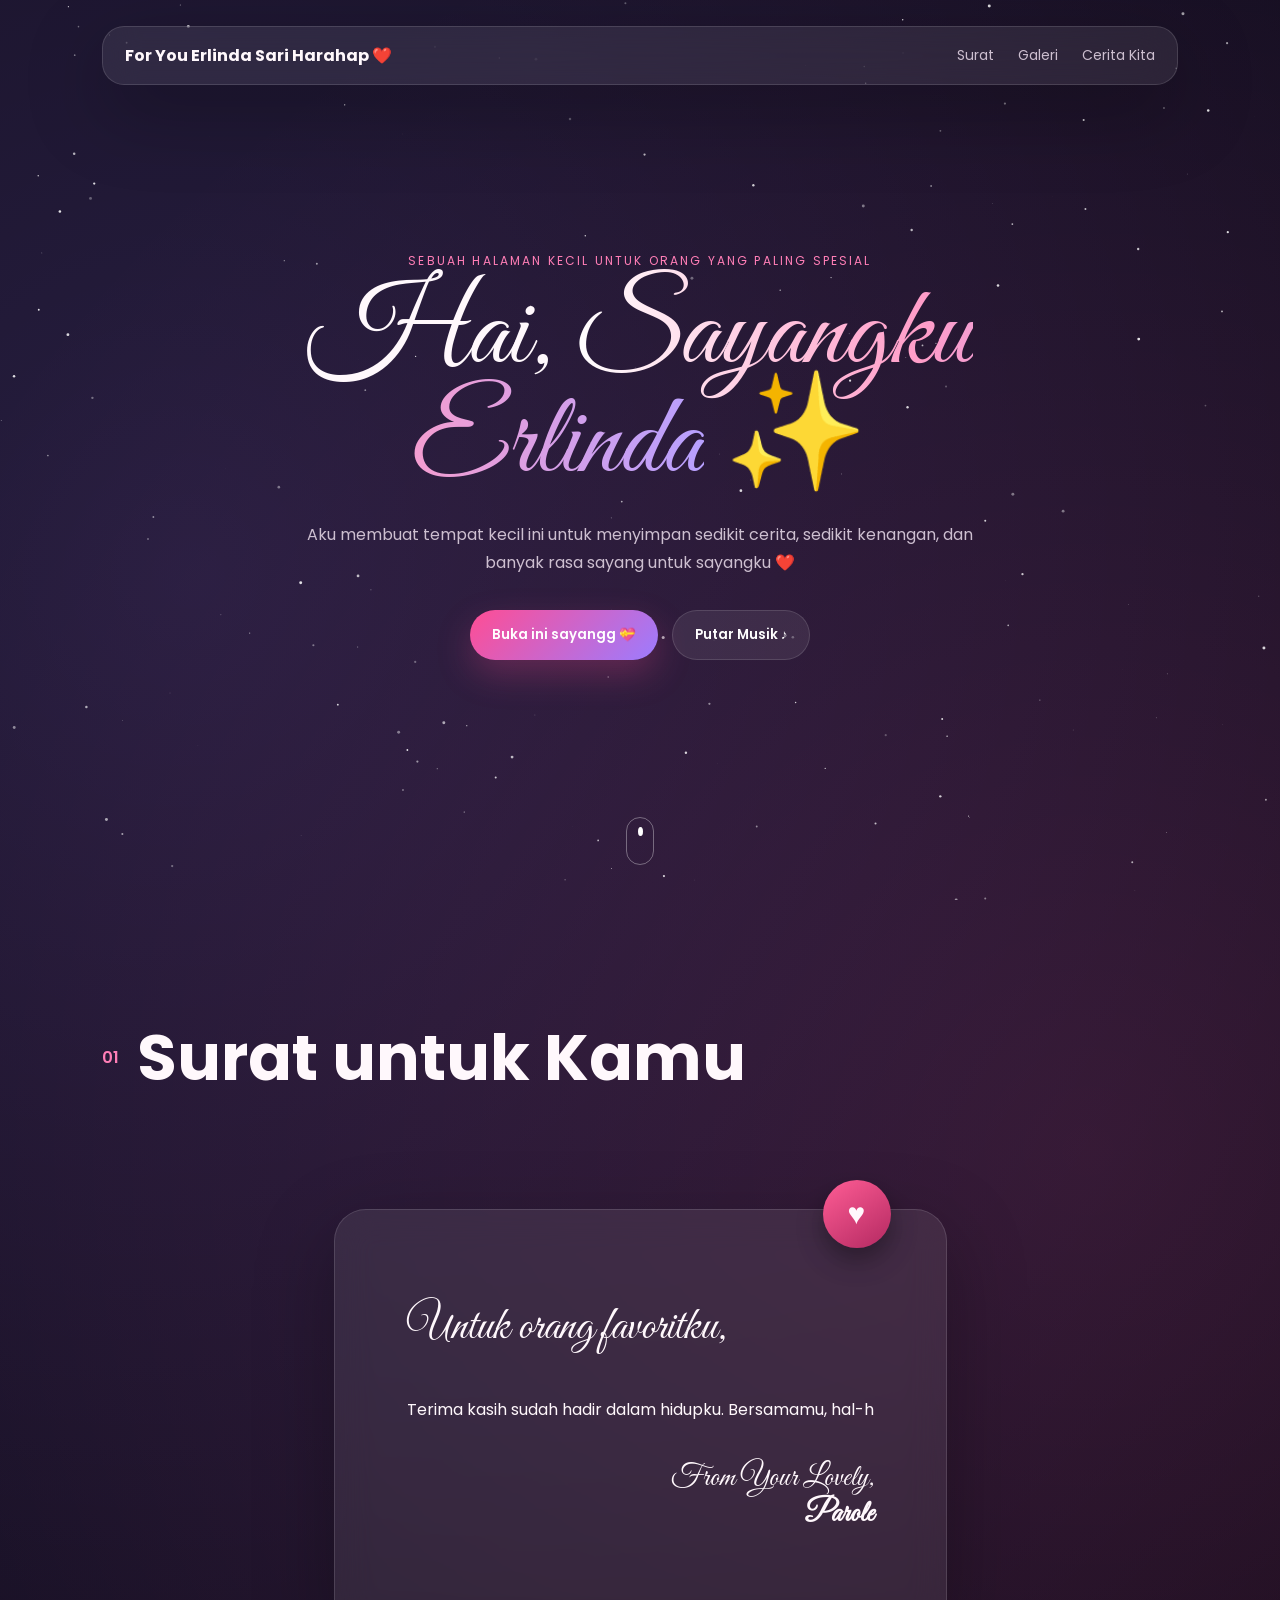
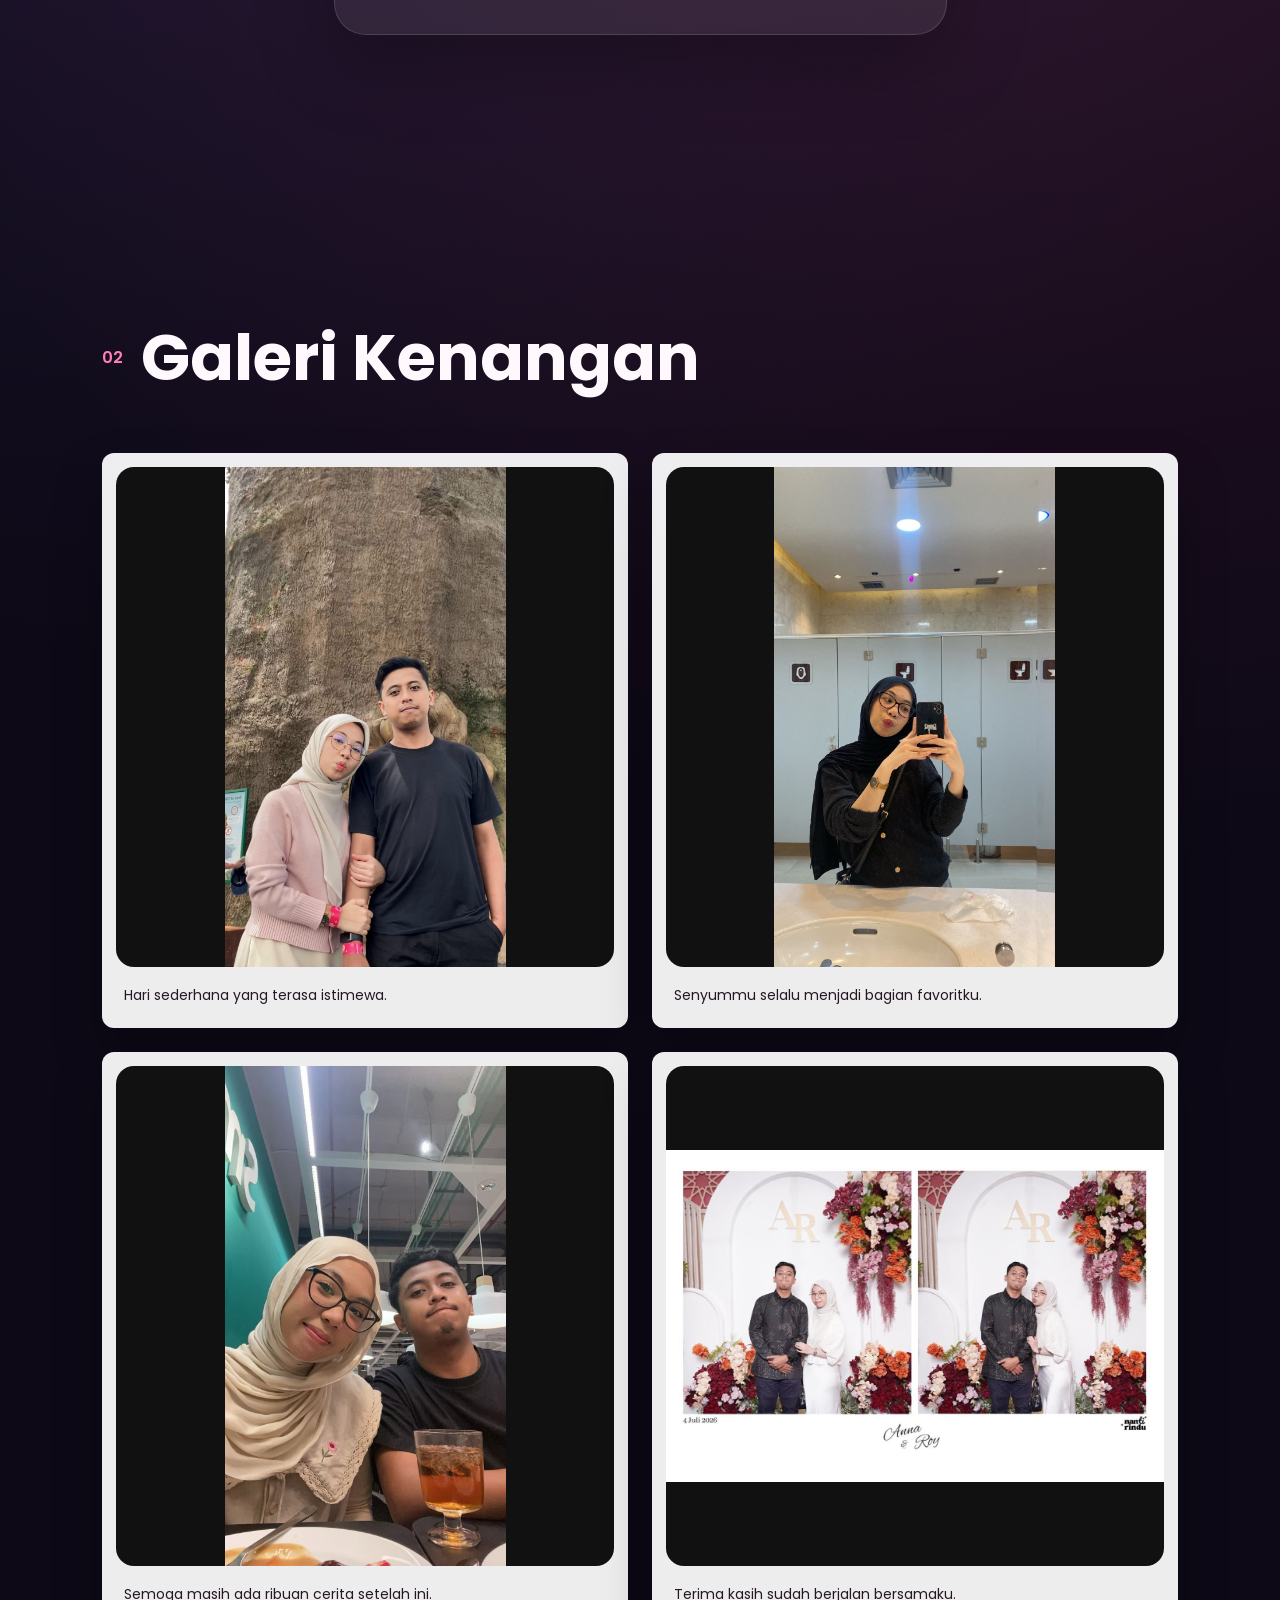
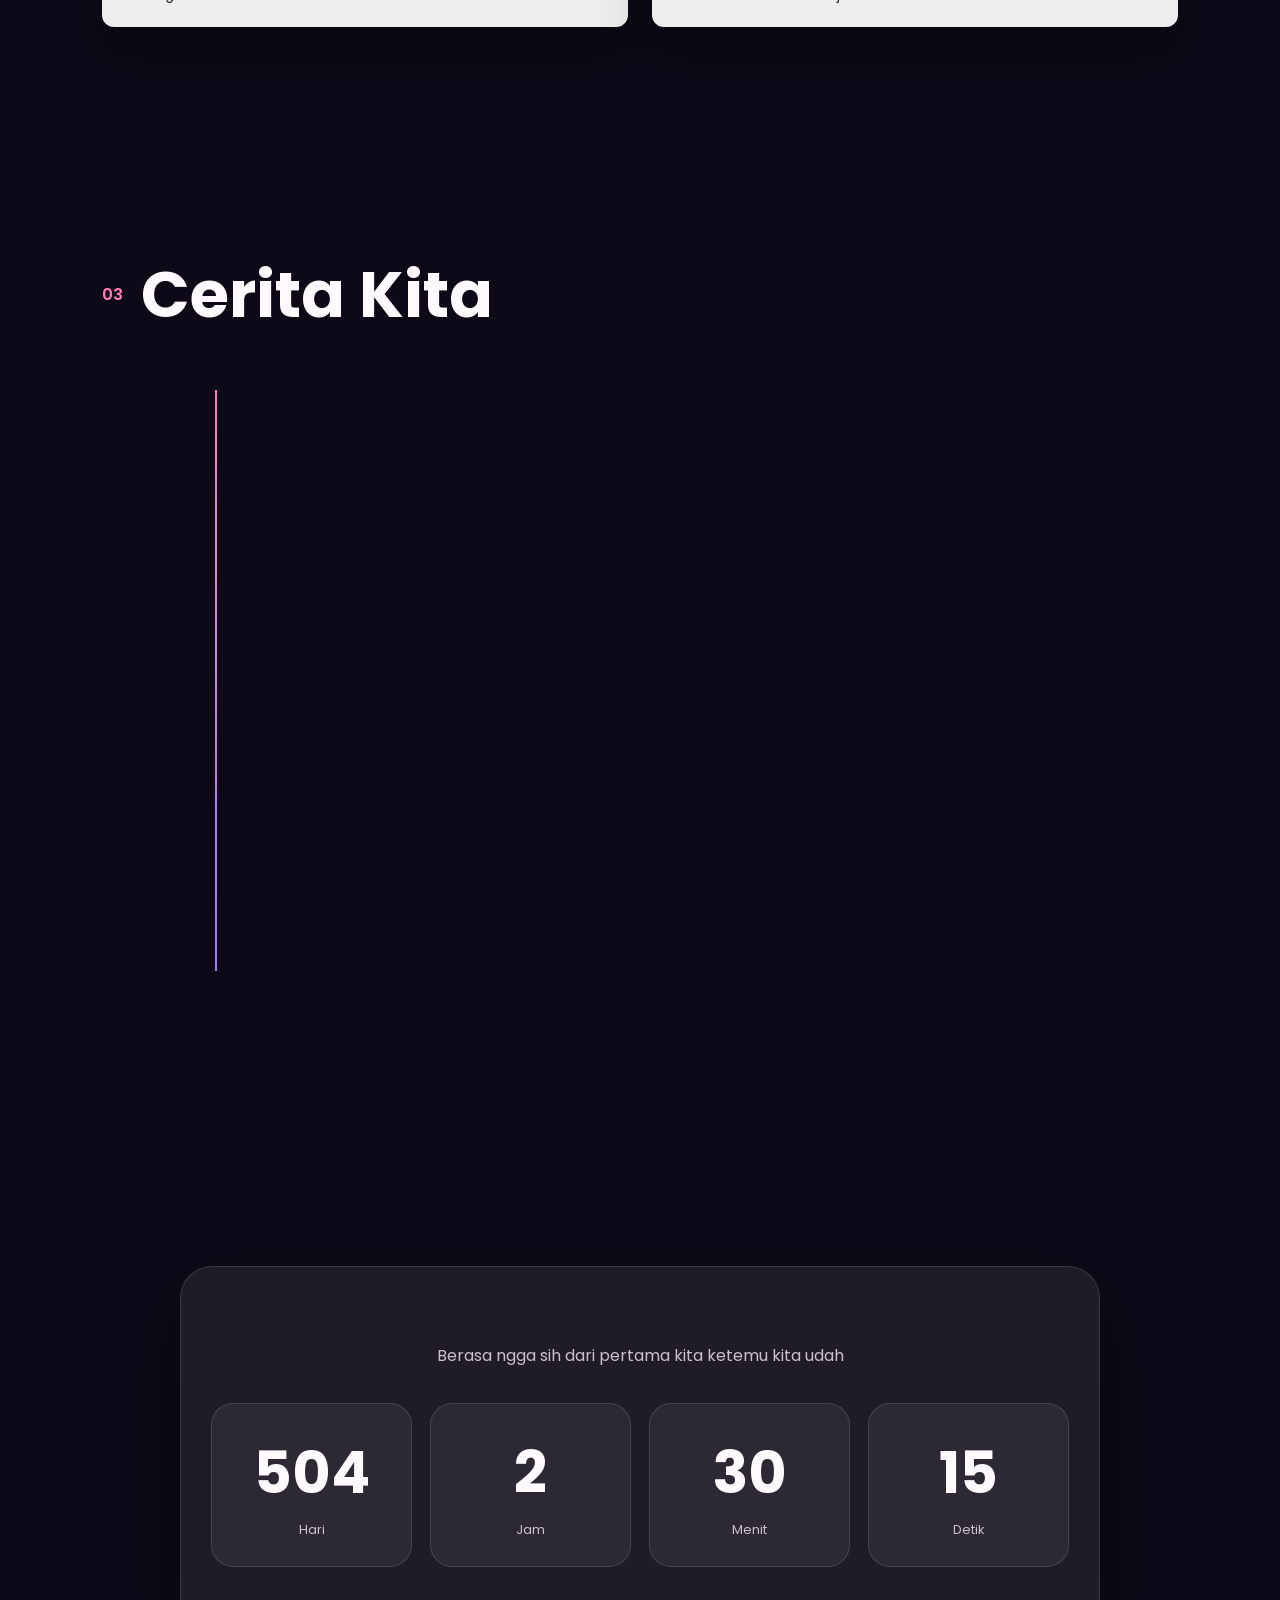
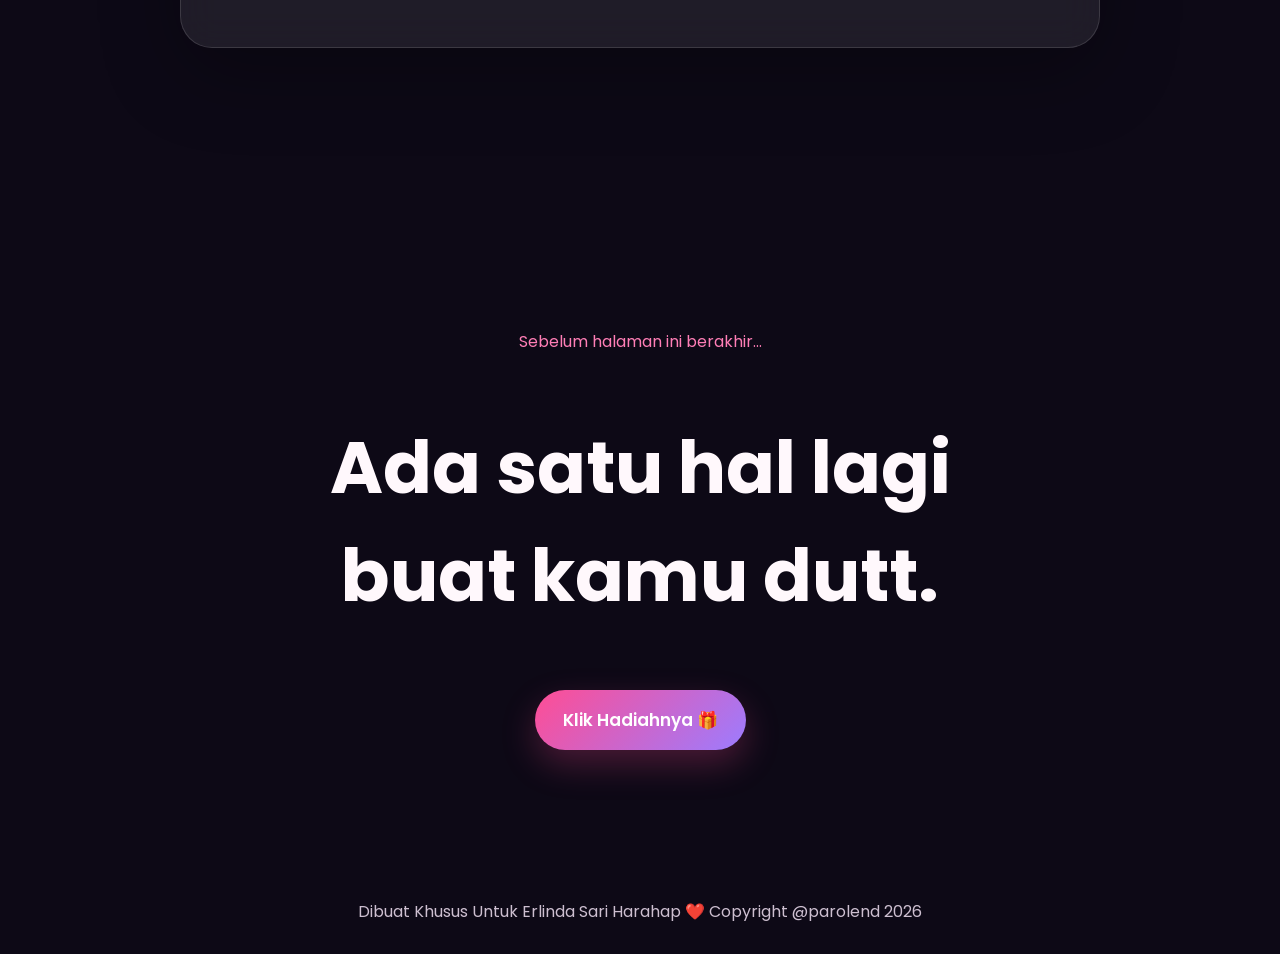
==== commit e9226876: "Add files via upload" ====
--- a/index.html
+++ b/index.html
@@ -53,7 +53,7 @@
         <div class="wax-seal">♥</div>
         <h3>Untuk orang favoritku,</h3>
         <p id="typedLetter"></p>
-        <p class="signature">Dengan penuh cinta,<br><strong id="senderName">Aku</strong></p>
+        <p class="signature">From Your Lovely,<br><strong id="senderName">Aku</strong></p>
       </article>
     </section>
 
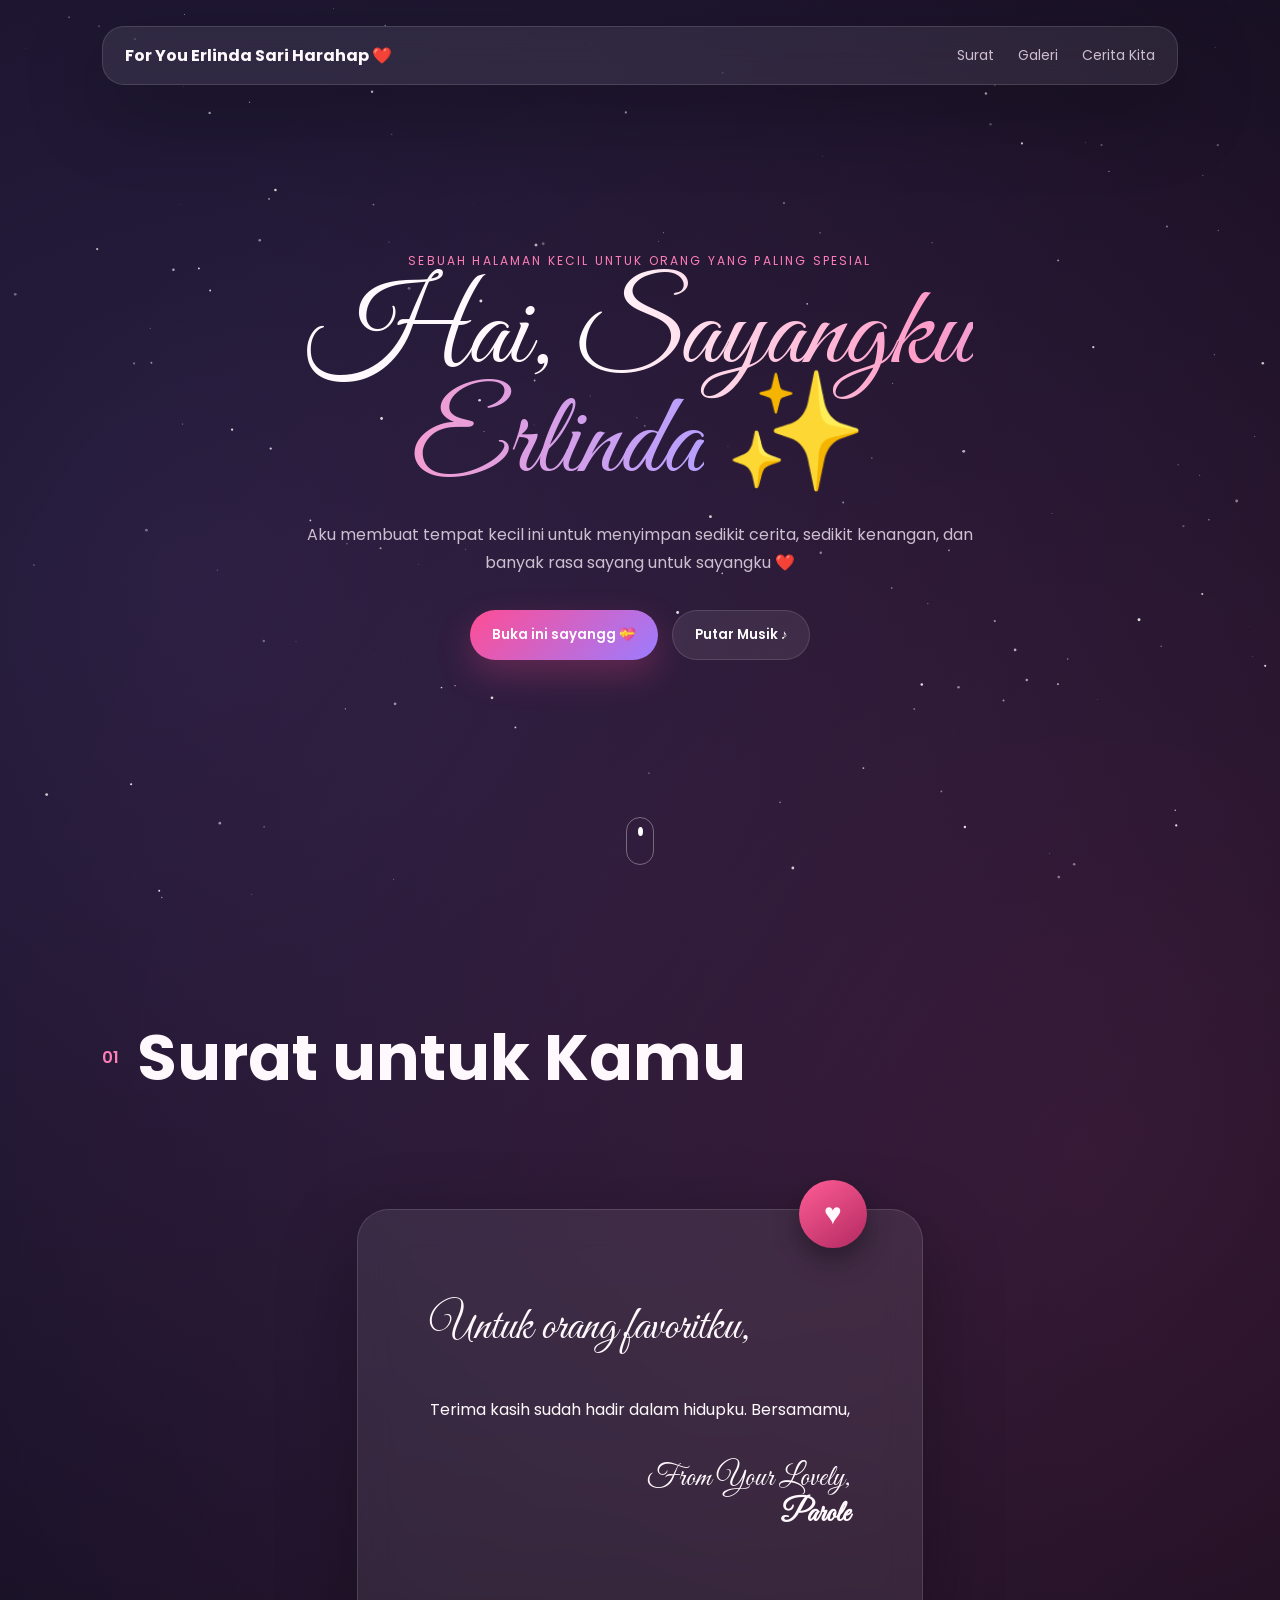
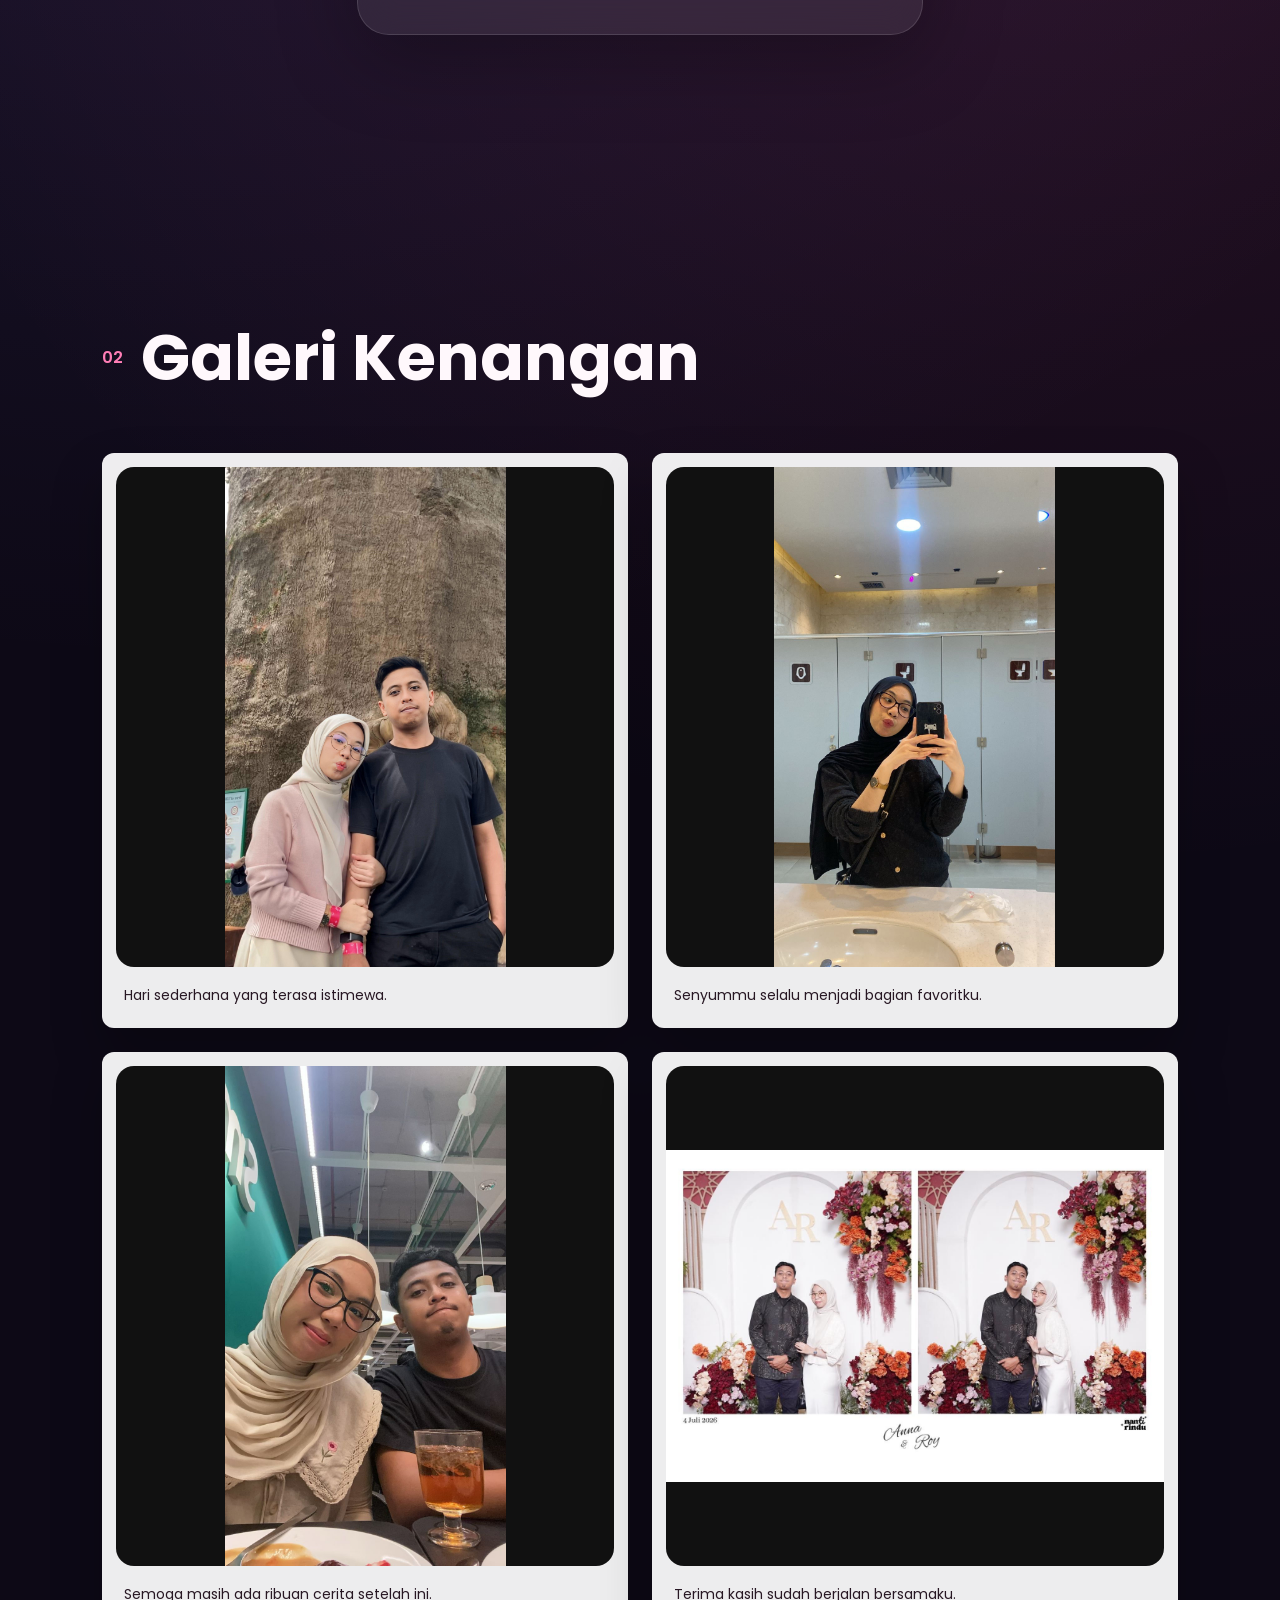
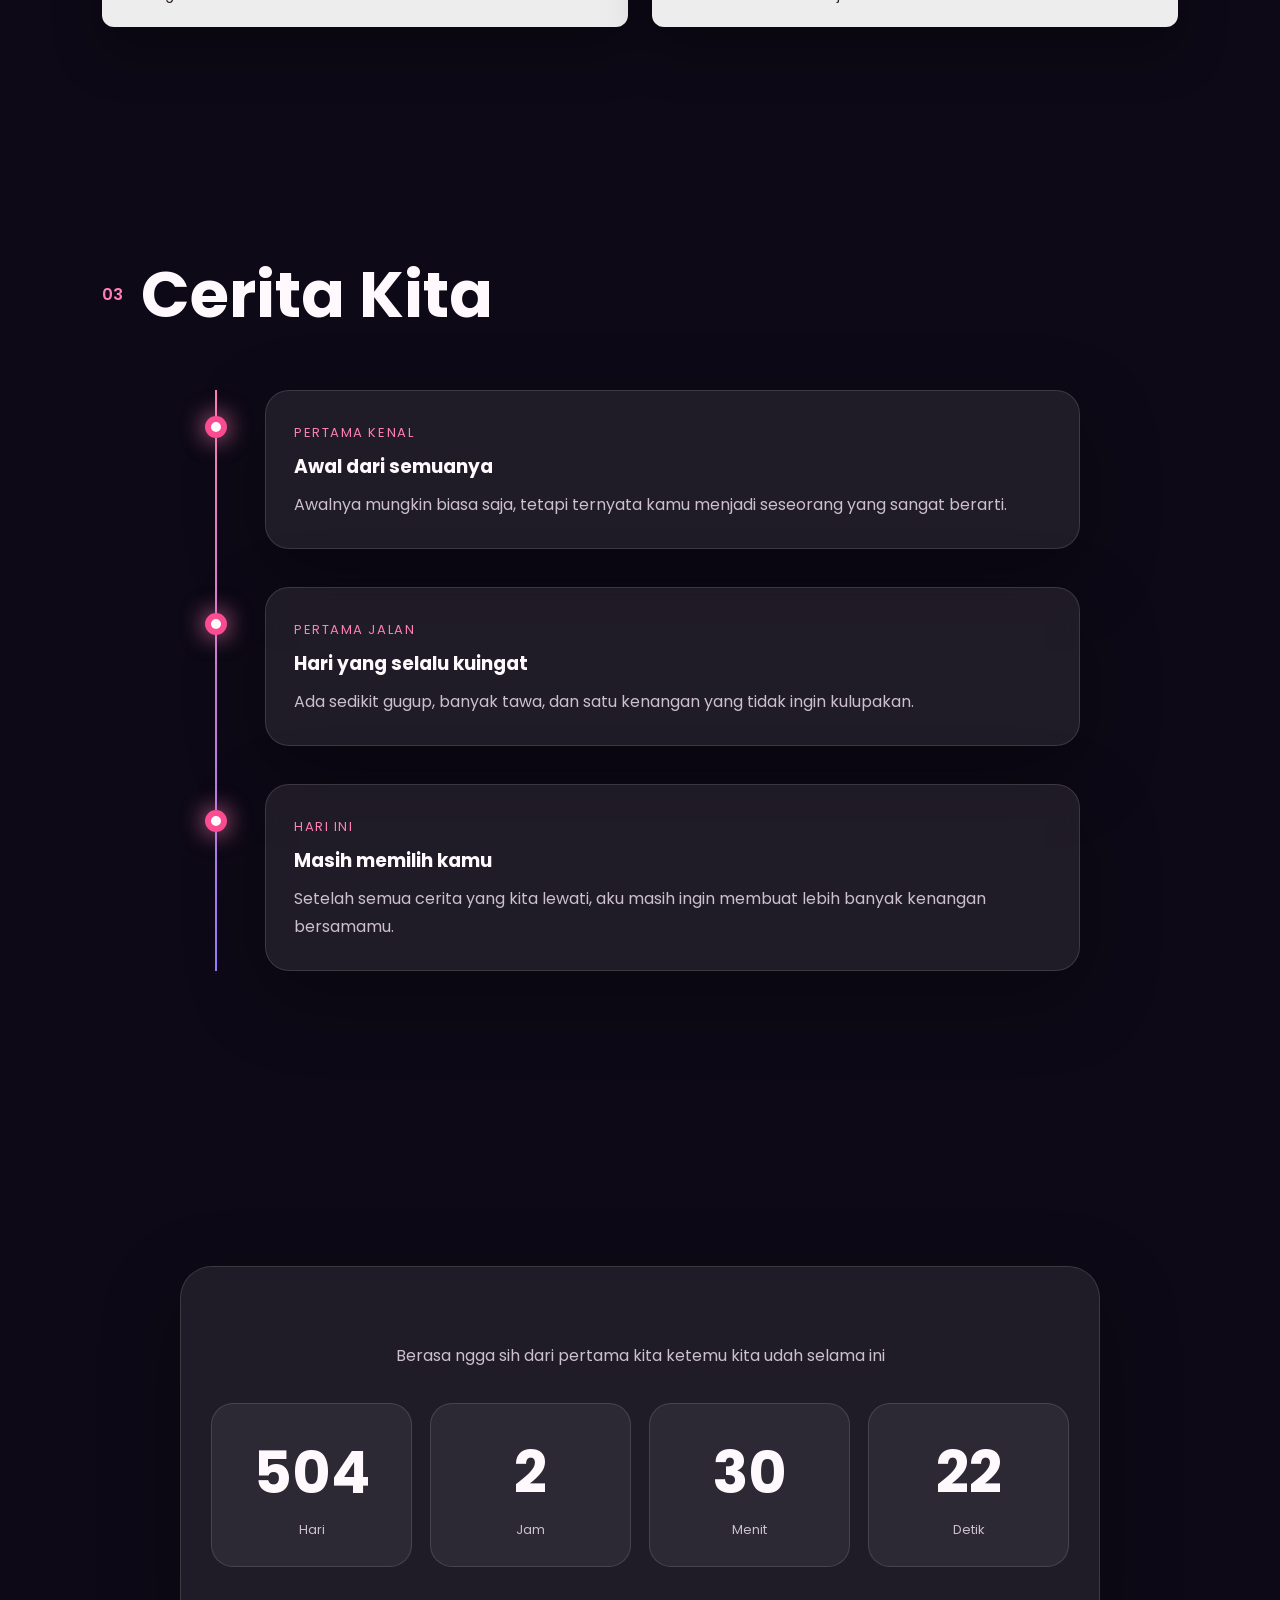
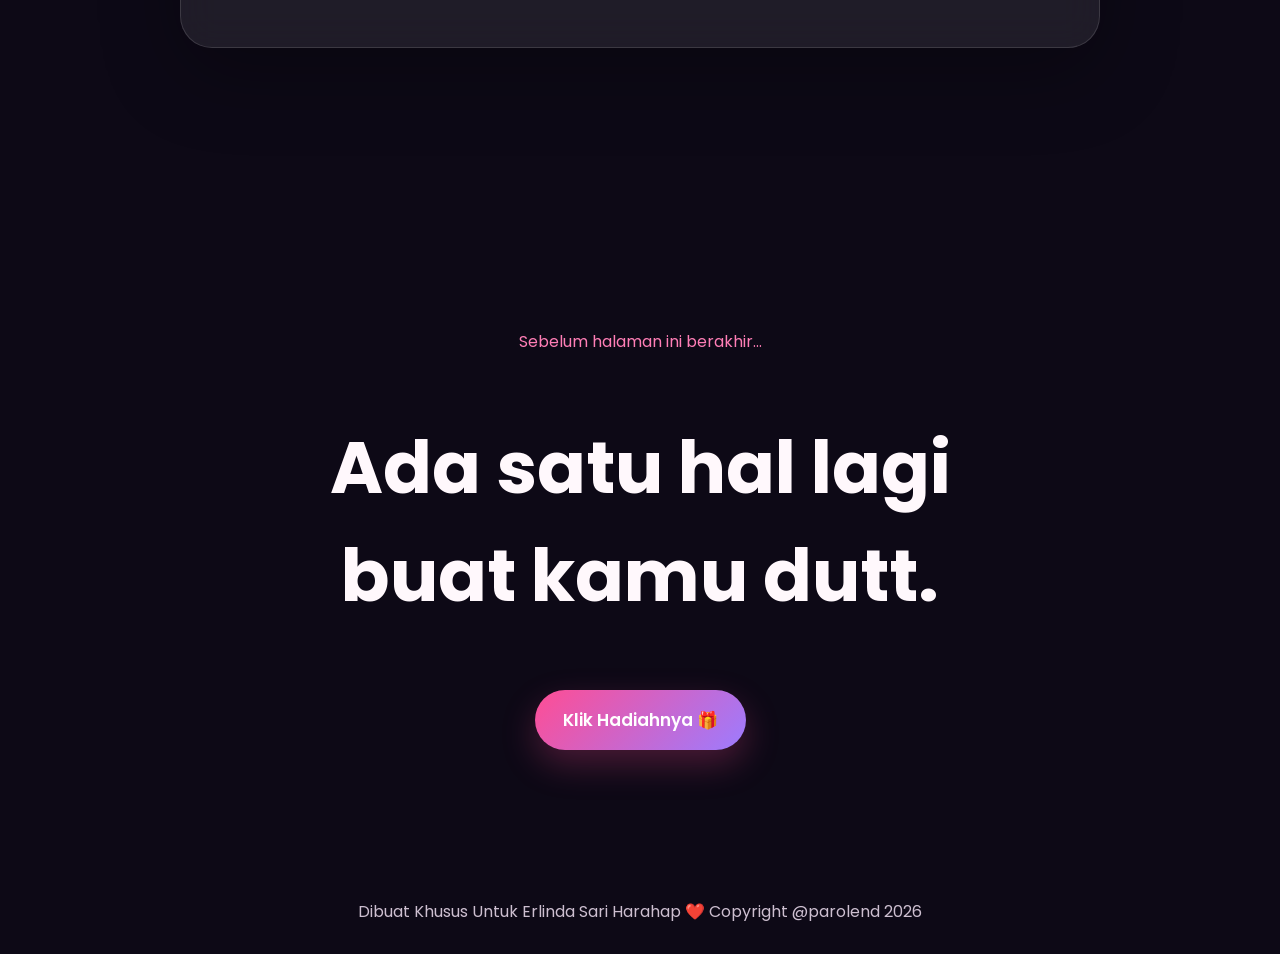
==== commit d17a7e5a: "Add files via upload" ====
--- a/index.html
+++ b/index.html
@@ -156,7 +156,7 @@
 
     <section class="section counter-section">
       <div class="counter-card glass reveal">
-        <p>Berasa ngga sih dari pertama kita ketemu kita udah</p>
+        <p>Berasa ngga sih dari pertama kita ketemu kita udah selama ini</p>
         <div class="counter" id="counter">
           <div><strong id="days">0</strong><span>Hari</span></div>
           <div><strong id="hours">0</strong><span>Jam</span></div>
